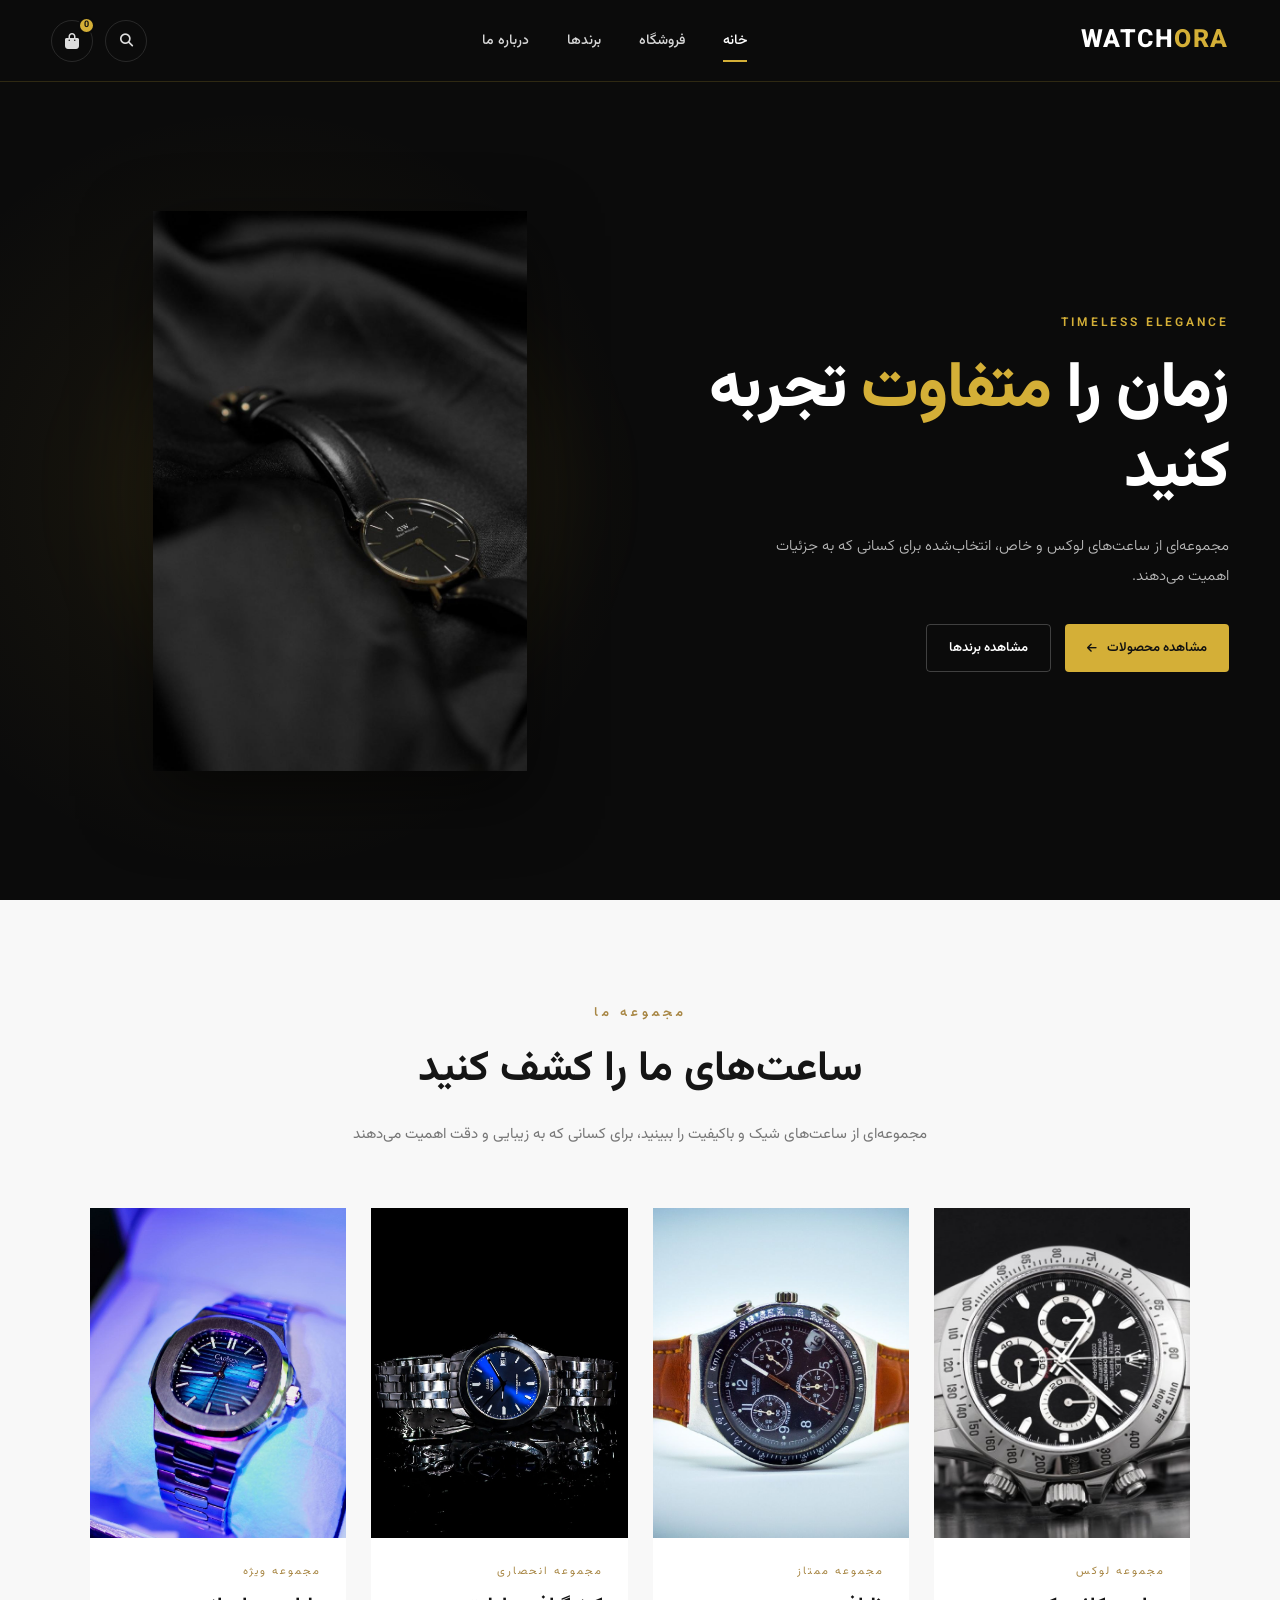
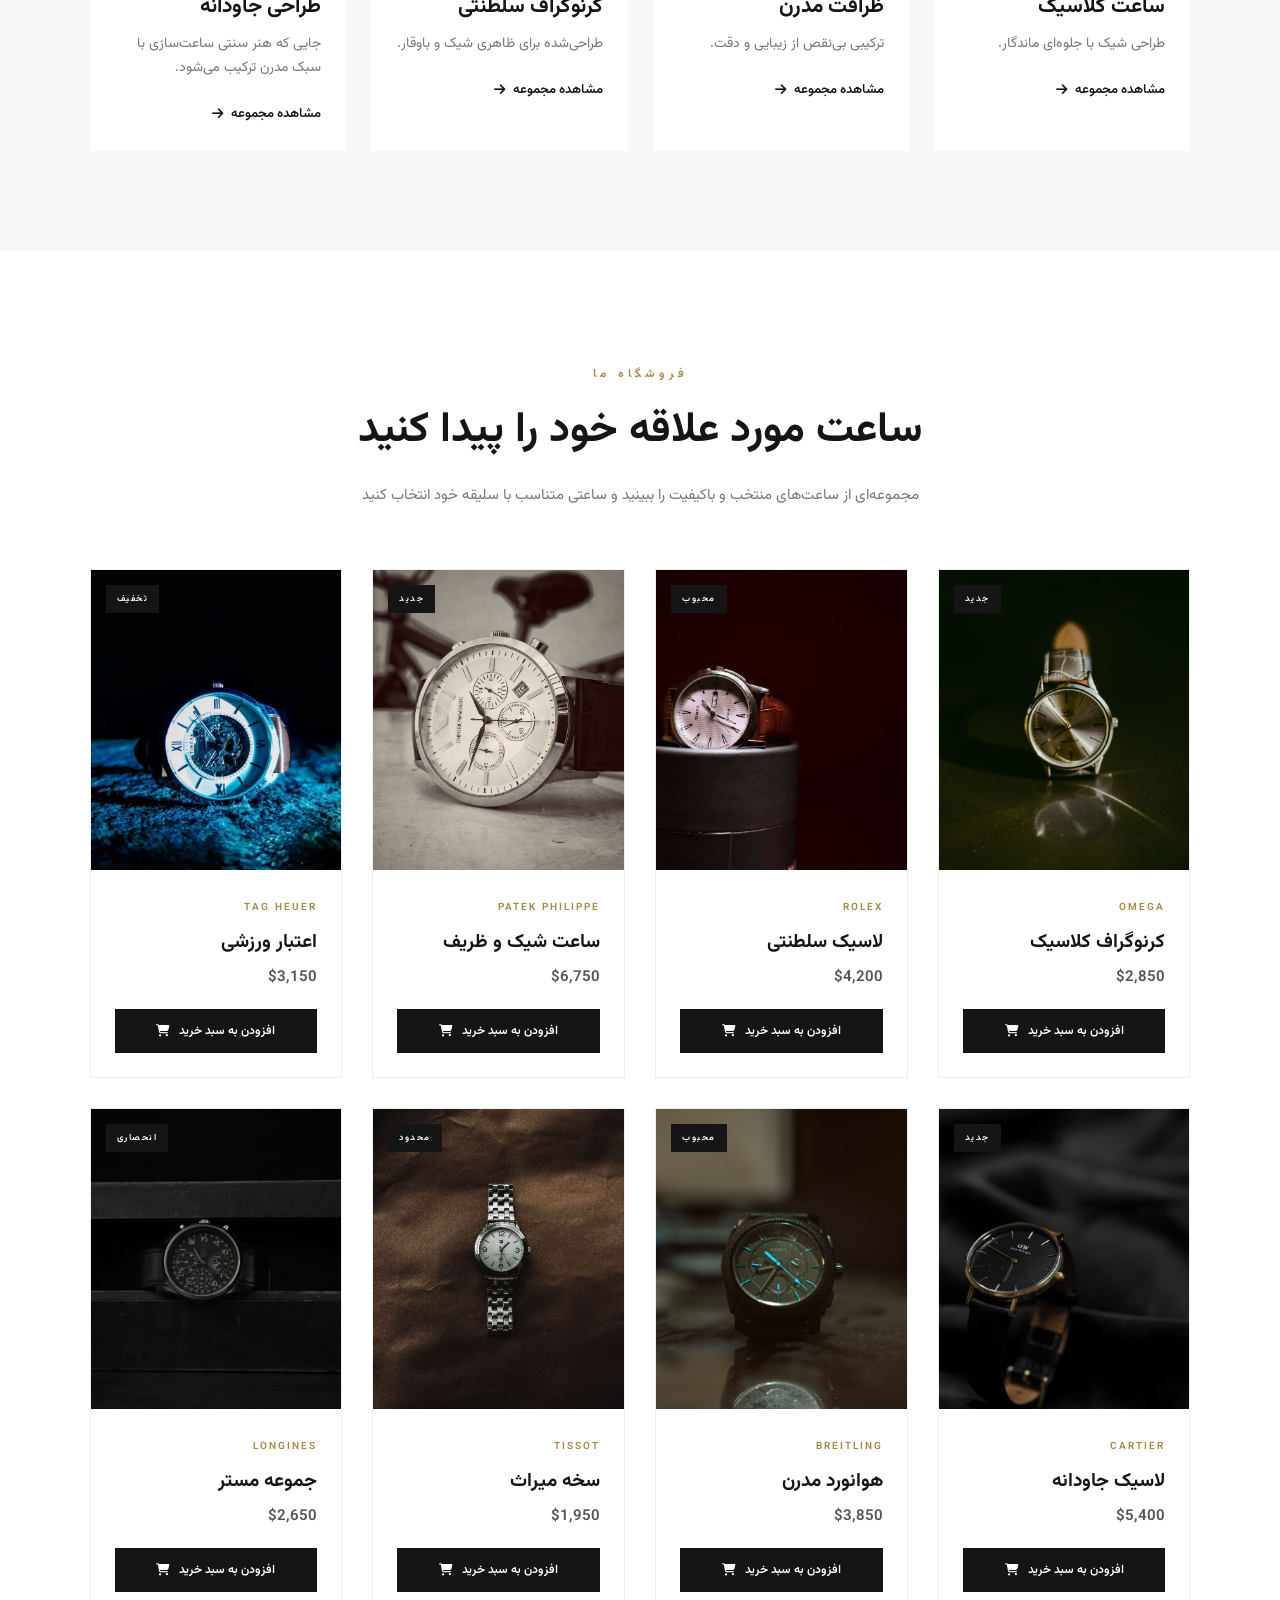
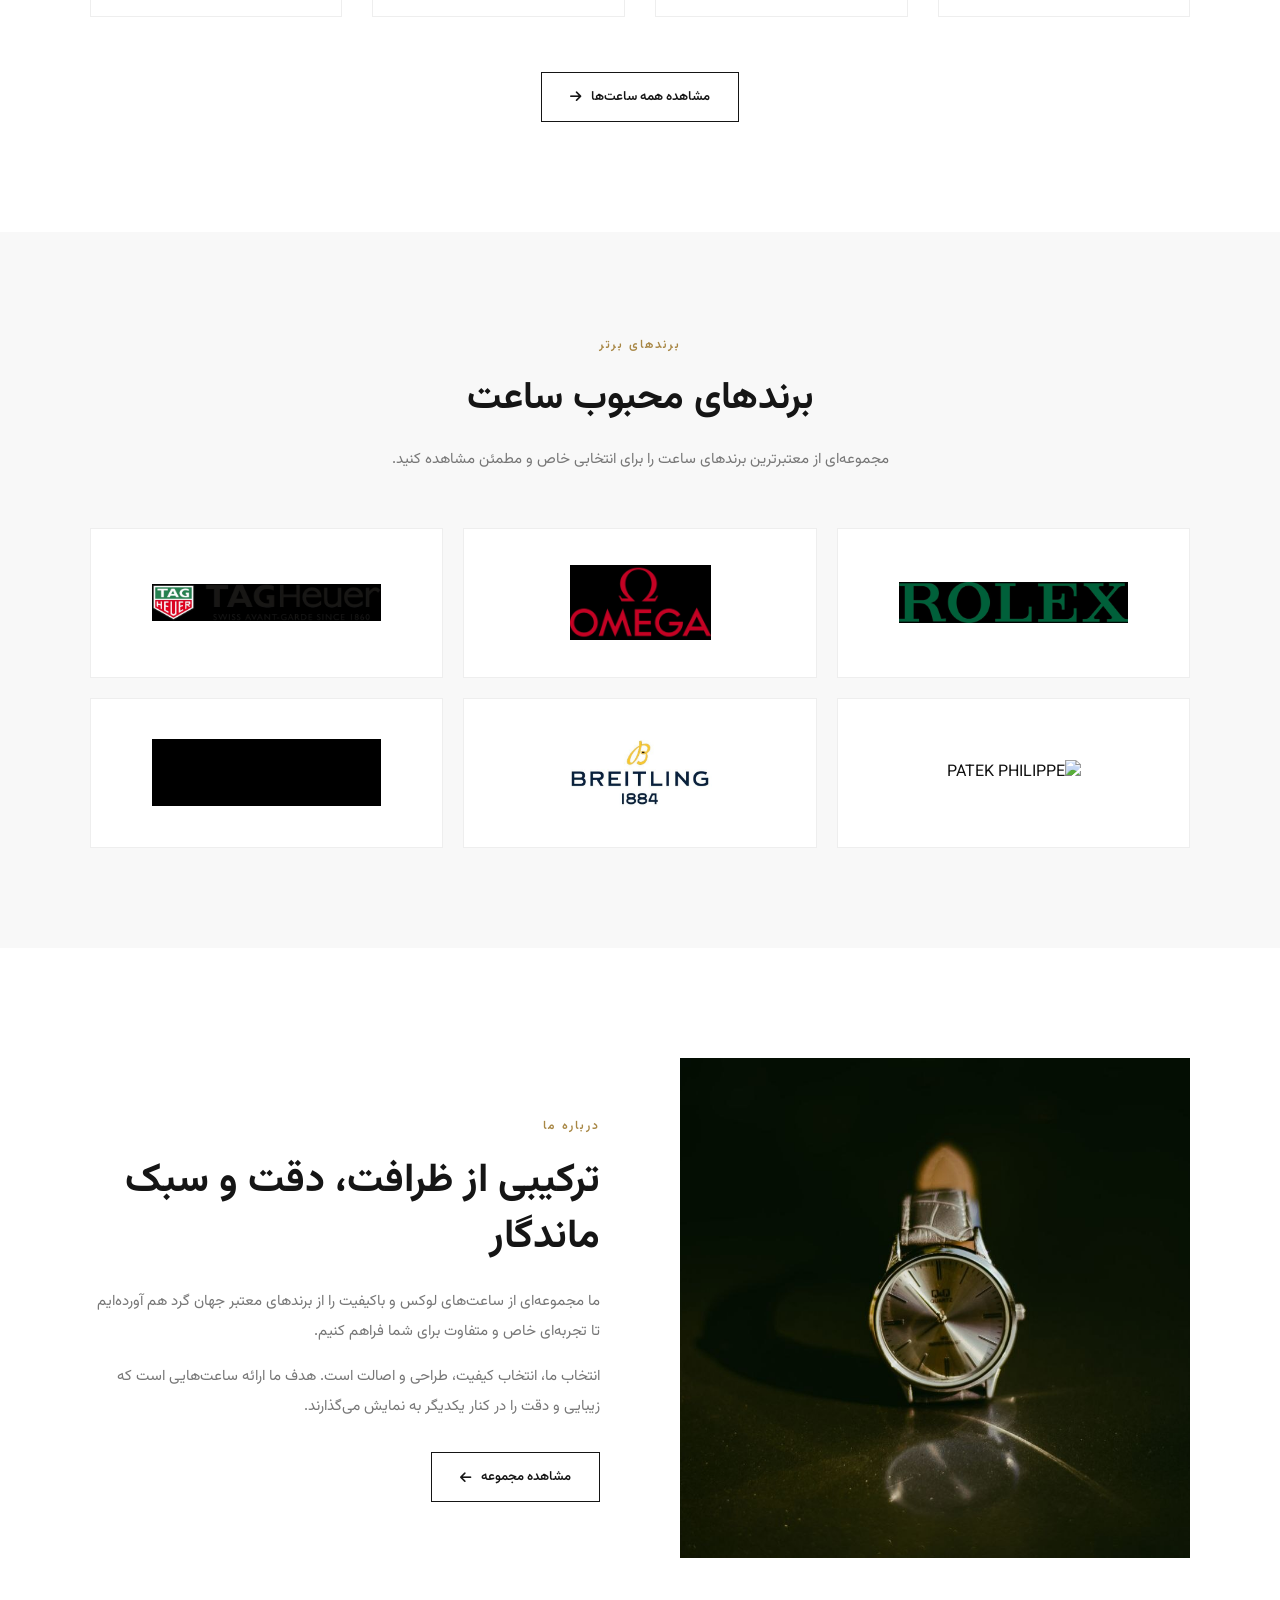
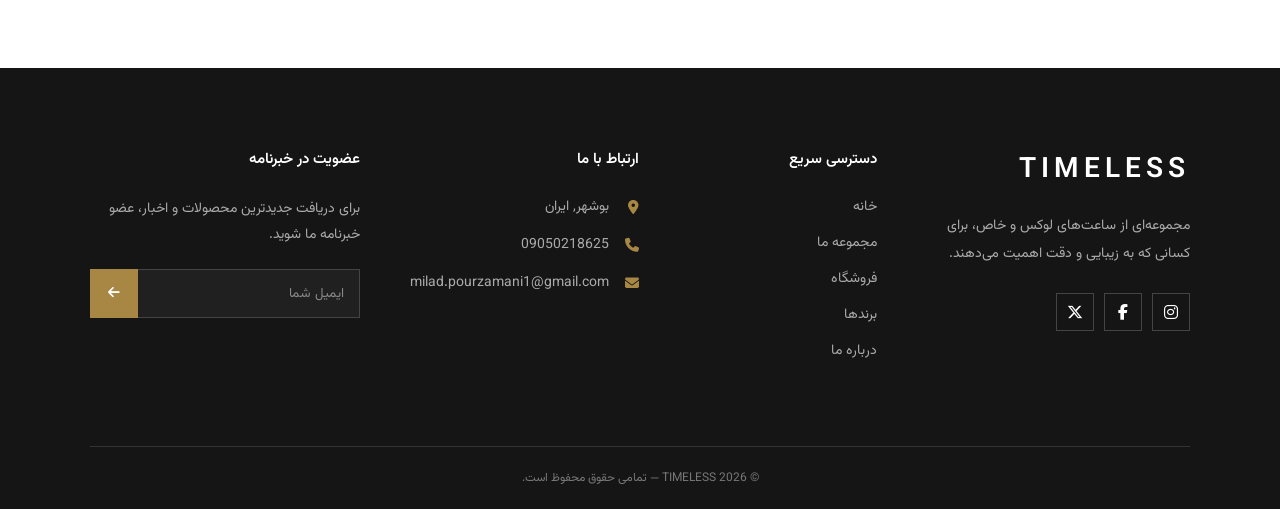
==== watch-store/index.html @ 3484ede0 "complet watchora project" ====
<!DOCTYPE html>
<html lang="fa" dir="rtl">

<head>

    <!-- تنظیمات پایه -->
    <meta charset="UTF-8">
    <meta name="viewport" content="width=device-width, initial-scale=1.0">

    <!-- عنوان سایت -->
    <title>WATCHORA | فروشگاه ساعت</title>

    <!-- فونت فارسی Vazirmatn -->
    <link rel="preconnect" href="https://fonts.googleapis.com">
    <link rel="preconnect" href="https://fonts.gstatic.com" crossorigin>

    <link
        href="https://fonts.googleapis.com/css2?family=Vazirmatn:wght@300;400;500;600;700;800&display=swap"
        rel="stylesheet"
    >

    <!-- Font Awesome برای آیکون‌ها -->
    <link
        rel="stylesheet"
        href="https://cdnjs.cloudflare.com/ajax/libs/font-awesome/6.5.2/css/all.min.css"
    >

    <!-- فایل CSS اصلی -->
    <link rel="stylesheet" href="../style/style.css">

</head>


<body>

    <!-- =========================
         HEADER
    ========================== -->

    <header class="site-header">

    <div class="header-container">

        <!-- لوگو -->
        <a href="#home" class="logo">
            WATCH<span>ORA</span>
        </a>

        <!-- منوی اصلی -->
        <nav class="main-nav">

            <a href="#home" class="nav-link active">
                خانه
            </a>

            <a href="shop.html" class="nav-link">
                فروشگاه
            </a>

            <a href="brands.html" class="nav-link">
                برندها
            </a>

            <a href="about.html" class="nav-link">
                درباره ما
            </a>

        </nav>

        <!-- قسمت سمت چپ هدر -->
        <div class="header-actions">

            <!-- جستجو -->
            <button
                class="header-icon search-button"
                aria-label="جستجو"
            >
                <i class="fa-solid fa-magnifying-glass"></i>
            </button>

            <!-- سبد خرید -->
            <a
                href="#shop"
                class="header-icon cart-button"
                aria-label="سبد خرید"
            >
                <i class="fa-solid fa-bag-shopping"></i>

                <span class="cart-count">
                    0
                </span>
            </a>

        </div>

    </div>

</header>



    <!-- فعلاً محتوای اصلی را خالی می‌گذاریم -->
    <main>
        <main>

    <!-- =========================
         HERO SECTION
    ========================== -->

    <section class="hero" id="home">

        <div class="hero-container">

            <!-- متن Hero -->
            <div class="hero-content">

                <span class="hero-small-title">
                    TIMELESS ELEGANCE
                </span>

                <h1>
                    زمان را
                    <span>متفاوت</span>
                    تجربه کنید
                </h1>

                <p>
                    مجموعه‌ای از ساعت‌های لوکس و خاص،
                    انتخاب‌شده برای کسانی که به جزئیات اهمیت می‌دهند.
                </p>

                <div class="hero-buttons">

                    <a href="shop.html" class="hero-btn primary-btn">
                        مشاهده محصولات
                        <i class="fa-solid fa-arrow-left"></i>
                    </a>

                    <a href="brands.html" class="hero-btn secondary-btn">
                        مشاهده برندها
                    </a>

                </div>

            </div>


            <!-- تصویر Hero -->
            <div class="hero-image">

                <div class="hero-image-glow"></div>

                <img
                    src="../img/photo_2026-09-04_23-23-15.jpg"
                    alt="ساعت لوکس"
                >

            </div>

        </div>

    </section>

</main>
    </main>

    <!-- Featured Watches -->
<section class="featured-watches" id="featured">

    <div class="featured-title">
        <span>مجموعه ما</span>
        <h2>ساعت‌های ما را کشف کنید</h2>
        <p>
            مجموعه‌ای از ساعت‌های شیک و باکیفیت را ببینید،
         برای کسانی که به زیبایی و دقت اهمیت می‌دهند  
        </p>
    </div>

    <div class="watches-container">

        <!-- Watch 1 -->
        <article class="watch-card">
            <div class="watch-image">
                <img src="../img/photo_2026-09-04_23-23-23.jpg" alt="Luxury Watch">
            </div>

            <div class="watch-info">
                <span class="watch-category"> مجموعه لوکس</span>
                <h3>ساعت کلاسیک</h3>
                <p>طراحی شیک با جلوه‌ای ماندگار.</p>
                <a href="#shop">مشاهده مجموعه <i class="fa-solid fa-arrow-right"></i></a>
            </div>
        </article>


        <!-- Watch 2 -->
        <article class="watch-card">
            <div class="watch-image">
                <img src="../img/photo_2026-09-04_23-23-22.jpg" alt="Luxury Watch">
            </div>

            <div class="watch-info">
                <span class="watch-category">مجموعه ممتاز</span>
                <h3> ظرافت مدرن</h3>
                <p>ترکیبی بی‌نقص از زیبایی و دقت.</p>
                <a href="#shop">مشاهده مجموعه <i class="fa-solid fa-arrow-right"></i></a>
            </div>
        </article>


        <!-- Watch 3 -->
        <article class="watch-card">
            <div class="watch-image">
                <img src="../img/photo_2026-09-04_23-23-21.jpg" alt="Luxury Watch">
            </div>

            <div class="watch-info">
                <span class="watch-category">مجموعه انحصاری</span>
                <h3>کرنوگراف سلطنتی</h3>
                <p>طراحی‌شده برای ظاهری شیک و باوقار.</p>
                <a href="#shop">مشاهده مجموعه <i class="fa-solid fa-arrow-right"></i></a>
            </div>
        </article>


        <!-- Watch 4 -->
        <article class="watch-card">
            <div class="watch-image">
                <img src="../img/photo_2026-09-04_23-23-20.jpg" alt="Luxury Watch">
            </div>

            <div class="watch-info">
                <span class="watch-category">مجموعه ویژه</span>
                <h3>طراحی جاودانه</h3>
                <p>جایی که هنر سنتی ساعت‌سازی با سبک مدرن ترکیب می‌شود.</p>
                <a href="#shop"> مشاهده مجموعه <i class="fa-solid fa-arrow-right"></i></a>
            </div>
        </article>

    </div>

</section>
<!-- ============================= -->
<!-- Shop Section -->
<!-- ============================= -->

<!-- ============================= -->

<section class="shop-section" id="shop">

    <div class="shop-heading">

        <span>فروشگاه ما</span>

        <h2>ساعت مورد علاقه خود را پیدا کنید</h2>

        <p>
           مجموعه‌ای از ساعت‌های منتخب و باکیفیت را ببینید
       و ساعتی متناسب با سلیقه خود انتخاب کنید     
        </p>

    </div>


    <div class="products-container">


        <!-- Product 1 -->
        <article class="product-card">

            <div class="product-image">

                <span class="product-badge">جدید</span>

                <img
                    src="../img/photo_2026-09-05_00-08-43.jpg"
                    alt="Luxury Watch"
                >

                <div class="product-actions">

                    <button aria-label="Add to favorites">
                        <i class="fa-regular fa-heart"></i>
                    </button>

                    <button aria-label="Quick view">
                        <i class="fa-regular fa-eye"></i>
                    </button>

                </div>

            </div>


            <div class="product-info">

                <span class="product-brand">OMEGA</span>

                <h3> کرنوگراف کلاسیک</h3>

                <p class="product-price">$2,850</p>

                <button class="add-cart">
                    افزودن به سبد خرید
                    <i class="fa-solid fa-cart-shopping"></i>
                </button>

            </div>

        </article>



        <!-- Product 2 -->
        <article class="product-card">

            <div class="product-image">

                <span class="product-badge">محبوب</span>

                <img
                    src="../img/photo_2026-09-05_00-08-44.jpg"
                    alt="Premium Watch"
                >

                <div class="product-actions">

                    <button aria-label="Add to favorites">
                        <i class="fa-regular fa-heart"></i>
                    </button>

                    <button aria-label="Quick view">
                        <i class="fa-regular fa-eye"></i>
                    </button>

                </div>

            </div>


            <div class="product-info">

                <span class="product-brand">ROLEX</span>

                <h3>لاسیک سلطنتی</h3>

                <p class="product-price">$4,200</p>

                <button class="add-cart">
                    افزودن به سبد خرید
                    <i class="fa-solid fa-cart-shopping"></i>
                </button>

            </div>

        </article>



        <!-- Product 3 -->
        <article class="product-card">

            <div class="product-image">

                <span class="product-badge">جدید</span>

                <img
                    src="../img/photo_2026-09-05_00-08-50.jpg"
                    alt="Elegant Watch"
                >

                <div class="product-actions">

                    <button aria-label="Add to favorites">
                        <i class="fa-regular fa-heart"></i>
                    </button>

                    <button aria-label="Quick view">
                        <i class="fa-regular fa-eye"></i>
                    </button>

                </div>

            </div>


            <div class="product-info">

                <span class="product-brand">PATEK PHILIPPE</span>

                <h3>ساعت شیک و ظریف</h3>

                <p class="product-price">$6,750</p>

                <button class="add-cart">
                   افزودن به سبد خرید
                    <i class="fa-solid fa-cart-shopping"></i>
                </button>

            </div>

        </article>



        <!-- Product 4 -->
        <article class="product-card">

            <div class="product-image">

                <span class="product-badge">تخفیف</span>

                <img
                    src="../img/photo_2026-09-05_00-08-52.jpg"
                    alt="Luxury Timepiece"
                >

                <div class="product-actions">
                 <button aria-label="Add to favorites">
                        <i class="fa-regular fa-heart"></i>
                    </button>

                    <button aria-label="Quick view">
                        <i class="fa-regular fa-eye"></i>
                    </button>

                </div>

            </div>


            <div class="product-info">

                <span class="product-brand">TAG HEUER</span>

                <h3>اعتبار ورزشی</h3>

                <p class="product-price">$3,150</p>

                <button class="add-cart">
                   افزودن به سبد خرید
                    <i class="fa-solid fa-cart-shopping"></i>
                </button>

            </div>

        </article>



        <!-- Product 5 -->
        <article class="product-card">

            <div class="product-image">

                <span class="product-badge">جدید</span>

                <img
                    src="../img/photo_2026-09-05_00-08-53.jpg"
                    alt="Luxury Chronograph"
                >

                <div class="product-actions">

                    <button aria-label="Add to favorites">
                        <i class="fa-regular fa-heart"></i>
                    </button>

                    <button aria-label="Quick view">
                        <i class="fa-regular fa-eye"></i>
                    </button>

                </div>

            </div>


            <div class="product-info">

                <span class="product-brand">CARTIER</span>

                <h3>لاسیک جاودانه</h3>

                <p class="product-price">$5,400</p>

                <button class="add-cart">
                    افزودن به سبد خرید
                    <i class="fa-solid fa-cart-shopping"></i>
                </button>

            </div>

        </article>



        <!-- Product 6 -->
        <article class="product-card">

            <div class="product-image">

                <span class="product-badge"> محبوب</span>

                <img
                    src="../img/photo_2026-09-05_00-08-55 (2).jpg"
                    alt="Modern Watch"
                >

                <div class="product-actions">

                    <button aria-label="Add to favorites">
                        <i class="fa-regular fa-heart"></i>
                    </button>

                    <button aria-label="Quick view">
                        <i class="fa-regular fa-eye"></i>
                    </button>

                </div>

            </div>


            <div class="product-info">

                <span class="product-brand">BREITLING</span>

                <h3> هوانورد مدرن</h3>

                <p class="product-price">$3,850</p>

                <button class="add-cart">
                    افزودن به سبد خرید
                    <i class="fa-solid fa-cart-shopping"></i>
                </button>

            </div>

        </article>



        <!-- Product 7 -->
        <article class="product-card">

            <div class="product-image">

                <span class="product-badge">محدود</span>

                <img
                    src="../img/photo_2026-09-05_00-08-55.jpg"
                    alt="Premium Timepiece"
                >

                <div class="product-actions">

                    <button aria-label="Add to favorites">
                        <i class="fa-regular fa-heart"></i>
                    </button>

                    <button aria-label="Quick view">
                        <i class="fa-regular fa-eye"></i>
                    </button>

                </div>

            </div>


            <div class="product-info">

                <span class="product-brand">TISSOT</span>

                <h3>سخه میراث</h3>

                <p class="product-price">$1,950</p>

                <button class="add-cart">
                   افزودن به سبد خرید
                    <i class="fa-solid fa-cart-shopping"></i>
                </button>

            </div>

        </article>



        <!-- Product 8 -->
        <article class="product-card">
     <div class="product-image">

                <span class="product-badge"> انحصاری</span>

                <img
                    src="../img/photo_2026-09-04_23-22-09.jpg"
                    alt="Exclusive Watch"
                >

                <div class="product-actions">

                    <button aria-label="Add to favorites">
                        <i class="fa-regular fa-heart"></i>
                    </button>

                    <button aria-label="Quick view">
                        <i class="fa-regular fa-eye"></i>
                    </button>

                </div>

            </div>


            <div class="product-info">

                <span class="product-brand">LONGINES</span>

                <h3>جموعه مستر</h3>

                <p class="product-price">$2,650</p>

                <button class="add-cart">
                   افزودن به سبد خرید
                    <i class="fa-solid fa-cart-shopping"></i>
                </button>

            </div>

        </article>


    </div>


    <div class="shop-button">

        <a href="#shop">
           مشاهده همه ساعت‌ها
            <i class="fa-solid fa-arrow-right"></i>
        </a>

    </div>

</section>

</section>
<!-- ========================= -->

<!-- ============================= -->
<!-- Brands Section -->
<!-- ============================= -->

<section class="brands-section" id="brands">

    <div class="brands-heading">
        <span>برندهای برتر</span>

        <h2>برندهای محبوب ساعت</h2>

        <p>
            مجموعه‌ای از معتبرترین برندهای ساعت را
            برای انتخابی خاص و مطمئن مشاهده کنید.
        </p>
    </div>

    <div class="brands-container">

        <!-- Brand 1 -->
        <a href="#" class="brand-card">
            <img
                src="../img/photo_2026-09-05_01-29-24.jpg"
                alt="OMEGA"
            >
        </a>

        <!-- Brand 2 -->
        <a href="#" class="brand-card">
            <img
                src="../img/photo_2026-09-05_01-29-24 (2).jpg"
                alt="ROLEX"
            >
        </a>

        <!-- Brand 3 -->
        <a href="#" class="brand-card">
            <img
                src="../img/photo_2026-09-05_01-29-24 (3).jpg"
                alt="TAG HEUER"
            >
        </a>

        <!-- Brand 4 -->
        <a href="#" class="brand-card">
            <img
                src="../img/photo_2026-09-05_01-33-50.jpgphoto_2026-09-05_01-33-51.jpg"
                alt="PATEK PHILIPPE"
            >
        </a>

        <!-- Brand 5 -->
        <a href="#" class="brand-card">
            <img
                src="../img/photo_2026-09-05_01-33-51.jpg"
                alt="CARTIER"
            >
        </a>

        <!-- Brand 6 -->
        <a href="#" class="brand-card">
            <img
                src="../img/photo_2026-09-05_01-33-51 (2).jpg"
                alt="BREITLING"
            >
        </a>

    </div>

</section>


<!-- ============================= -->
<!-- About Section -->
<!-- ============================= -->

<section class="about-section" id="about">

    <div class="about-container">

        <!-- About Image -->
        <div class="about-image">
            <img
                src="../img/photo_2026-09-05_00-08-43.jpg"
                alt="ساعت لوکس"
            >
        </div>

        <!-- About Content -->
        <div class="about-content">

            <span>درباره ما</span>

            <h2>
                ترکیبی از ظرافت، دقت و سبک ماندگار
            </h2>

            <p>
                ما مجموعه‌ای از ساعت‌های لوکس و باکیفیت را
                از برندهای معتبر جهان گرد هم آورده‌ایم تا
                تجربه‌ای خاص و متفاوت برای شما فراهم کنیم.
            </p>

            <p>
                انتخاب ما، انتخاب کیفیت، طراحی و اصالت است.
                هدف ما ارائه ساعت‌هایی است که زیبایی و
                دقت را در کنار یکدیگر به نمایش می‌گذارند.
            </p>

            <a href="#shop">
                مشاهده مجموعه
                <i class="fa-solid fa-arrow-left"></i>
            </a>

        </div>

    </div>

</section>

<!-- ============================= -->
<!-- Footer -->
<!-- ============================= -->

<footer class="footer">

    <div class="footer-container">

        <!-- Brand -->
        <div class="footer-brand">

            <h2>TIMELESS</h2>

            <p>
                مجموعه‌ای از ساعت‌های لوکس و خاص،
                برای کسانی که به زیبایی و دقت اهمیت می‌دهند.
            </p>

            <div class="footer-social">
                <a href="#"><i class="fa-brands fa-instagram"></i></a>
                <a href="#"><i class="fa-brands fa-facebook-f"></i></a>
                <a href="#"><i class="fa-brands fa-x-twitter"></i></a>
            </div>

        </div>


        <!-- Quick Links -->
        <div class="footer-links">

            <h3>دسترسی سریع</h3>

            <a href="#home">خانه</a>
            <a href="#featured">مجموعه ما</a>
            <a href="#shop">فروشگاه</a>
            <a href="#brands">برندها</a>
            <a href="#about">درباره ما</a>

        </div>


        <!-- Contact -->
        <div class="footer-contact">

            <h3>ارتباط با ما</h3>

            <p>
                <i class="fa-solid fa-location-dot"></i>
                بوشهر, ایران
            </p>

            <p>
                <i class="fa-solid fa-phone"></i>
                09050218625
            </p>

            <p>
                <i class="fa-solid fa-envelope"></i>
                milad.pourzamani1@gmail.com
            </p>

        </div>


        <!-- Newsletter -->
        <div class="footer-newsletter">

            <h3>عضویت در خبرنامه</h3>

            <p>
                برای دریافت جدیدترین محصولات و اخبار،
                عضو خبرنامه ما شوید.
            </p>

            <form>

                <input
                    type="email"
                    placeholder="ایمیل شما"
                >

                <button type="submit">
                    <i class="fa-solid fa-arrow-left"></i>
                </button>

            </form>

        </div>

    </div>


    <!-- Footer Bottom -->

    <div class="footer-bottom">

        <p>
            © 2026 TIMELESS — تمامی حقوق محفوظ است.
        </p>

    </div>

</footer>
</body>
</html>
---- style/style.css ----
/* =========================================
   RESET
========================================= */

* {
    margin: 0;
    padding: 0;
    box-sizing: border-box;
}

html{
    scroll-behavior: smooth;
}
/* =========================================
   BODY
========================================= */

body {
    font-family: "Vazirmatn", sans-serif;
    background-color: #f7f7f5;
    color: #111111;
    direction: rtl;
}


/* =========================================
   LINKS
========================================= */

a {
    text-decoration: none;
    color: inherit;
}


/* =========================================
   BUTTON
========================================= */

button {
    font-family: inherit;
}


/* =========================================
   HEADER
========================================= */

.site-header {
    width: 100%;
    height: 82px;

    background-color: #0b0b0b;

    border-bottom: 1px solid rgba(212, 175, 55, 0.18);

    position: sticky;
    top: 0;
    z-index: 1000;
}


/* =========================================
   HEADER CONTAINER
========================================= */

.header-container {
    width: min(1200px, 92%);

    height: 100%;

    margin: 0 auto;

    display: flex;
    align-items: center;

    justify-content: space-between;
}


/* =========================================
   LOGO
========================================= */

.logo {
    font-size: 25px;

    font-weight: 800;

    letter-spacing: 1.5px;

    color: #ffffff;

    transition:
        color 0.3s ease,
        transform 0.3s ease;
}


.logo span {
    color: #d4af37;

    transition: color 0.3s ease;
}


.logo:hover {
    color: #d4af37;

    transform: translateY(-1px);
}


.logo:hover span {
    color: #ffffff;
}


/* =========================================
   MAIN NAVIGATION
========================================= */

.main-nav {
    display: flex;

    align-items: center;

    gap: 38px;
}


.nav-link {
    position: relative;

    color: #d6d6d6;

    font-size: 14px;

    font-weight: 500;

    padding: 30px 0;

    transition:
        color 0.3s ease;
}


/* خط زیر لینک */

.nav-link::after {
    content: "";

    position: absolute;

    right: 0;
    bottom: 20px;

    width: 0;
    height: 2px;

    background-color: #d4af37;

    transition: width 0.3s ease;
}


/* هاور */

.nav-link:hover {
    color: #ffffff;
}


.nav-link:hover::after {
    width: 100%;
}


/* لینک صفحه فعال */

.nav-link.active {
    color: #ffffff;
}


.nav-link.active::after {
    width: 100%;
}


/* =========================================
   HEADER ACTIONS
========================================= */

.header-actions {
    display: flex;

    align-items: center;

    gap: 12px;
}


/* =========================================
   HEADER ICON
========================================= */

.header-icon {
    width: 42px;
    height: 42px;

    border: 1px solid rgba(255, 255, 255, 0.12);

    border-radius: 50%;

    display: flex;

    align-items: center;
    justify-content: center;

    color: #dddddd;

    background-color: transparent;

    position: relative;

    cursor: pointer;

    transition:
        color 0.3s ease,
        background-color 0.3s ease,
        border-color 0.3s ease,
        transform 0.3s ease;
}


/* هاور آیکون */

.header-icon:hover {
    color: #111111;

    background-color: #d4af37;

    border-color: #d4af37;

    transform: translateY(-2px);
}


/* =========================================
   SEARCH BUTTON
========================================= */

.search-button {
    outline: none;
}


/* =========================================
   CART
========================================= */

.cart-button {
    position: relative;
}


/* =========================================
   CART COUNT
========================================= */

.cart-count {
    position: absolute;

    top: -4px;
    right: -3px;

    width: 17px;
    height: 17px;

    display: flex;
    align-items: center;
    justify-content: center;

    border-radius: 50%;

    background-color: #d4af37;

    color: #111111;

    font-size: 9px;
    font-weight: 700;

    border: 2px solid #0b0b0b;
}


/* =========================================
   RESPONSIVE
========================================= */

@media (max-width: 850px) {

    .header-container {
        width: 94%;
    }


    .main-nav {
        gap: 22px;
    }


    .nav-link {
        font-size: 13px;
    }


    .logo {
        font-size: 21px;
    }

}


@media (max-width: 650px) {

    .site-header {
        height: auto;

        min-height: 80px;
    }


    .header-container {
        flex-wrap: wrap;

        justify-content: center;

        gap: 10px;

        padding: 15px 0;
    }


    .logo {
        width: 100%;

        text-align: center;
    }


    .main-nav {
        order: 3;

        width: 100%;

        justify-content: center;

        gap: 20px;
    }


    .nav-link {
        padding: 10px 0;

        font-size: 12px;
    }


    .nav-link::after {
        bottom: 2px;
    }


    .header-actions {
        position: absolute;

        left: 3%;
        top: 14px;
    }

}


@media (max-width: 400px) {

    .main-nav {
        gap: 14px;
    }


    .nav-link {
        font-size: 11px;
    }


    .header-icon {
        width: 38px;
        height: 38px;
    }

}
/* =========================================
   HERO SECTION
========================================= */

.hero {
    width: 100%;
    min-height: calc(100vh - 82px);

    background:
        radial-gradient(
            circle at 20% 50%,
            rgba(212, 175, 55, 0.08),
            transparent 35%
        ),
        #0b0b0b;

    overflow: hidden;
}


/* =========================================
   HERO CONTAINER
========================================= */

.hero-container {
    width: min(1200px, 92%);

    min-height: calc(100vh - 82px);

    margin: 0 auto;

    display: flex;
    align-items: center;

    justify-content: space-between;

    gap: 60px;
}


/* =========================================
   HERO CONTENT
========================================= */

.hero-content {
    flex: 1;

    max-width: 540px;

    color: #ffffff;

    animation: heroContent 0.8s ease both;
}


/* متن کوچک بالای عنوان */

.hero-small-title {
    display: inline-block;

    margin-bottom: 18px;

    color: #d4af37;

    font-size: 12px;

    font-weight: 600;

    letter-spacing: 3px;
}


/* =========================================
   HERO TITLE
========================================= */

.hero-content h1 {
    margin-bottom: 22px;

    font-size: clamp(42px, 5vw, 68px);

    line-height: 1.25;

    font-weight: 800;

    letter-spacing: -1px;
}


.hero-content h1 span {
    color: #d4af37;
}


/* =========================================
   HERO DESCRIPTION
========================================= */

.hero-content p {
    max-width: 480px;

    margin-bottom: 32px;

    color: #bcbcbc;

    font-size: 15px;

    line-height: 2;

    font-weight: 300;
}


/* =========================================
   HERO BUTTONS
========================================= */

.hero-buttons {
    display: flex;

    align-items: center;

    gap: 14px;
}


/* =========================================
   HERO BUTTON
========================================= */

.hero-btn {
    min-height: 48px;

    padding: 0 22px;

    display: inline-flex;

    align-items: center;

    justify-content: center;

    gap: 10px;

    border-radius: 4px;

    font-size: 13px;

    font-weight: 600;

    transition:
        transform 0.3s ease,
        background-color 0.3s ease,
        color 0.3s ease,
        border-color 0.3s ease;
}


/* دکمه اصلی */

.primary-btn {
    background-color: #d4af37;

    color: #111111;
}


.primary-btn:hover {
    background-color: #e2c45a;

    transform: translateY(-3px);
}


.primary-btn i {
    font-size: 11px;

    transition: transform 0.3s ease;
}


.primary-btn:hover i {
    transform: translateX(-4px);
}


/* دکمه دوم */

.secondary-btn {
    color: #ffffff;

    border: 1px solid rgba(255, 255, 255, 0.22);

    background-color: transparent;
}


.secondary-btn:hover {
    color: #d4af37;

    border-color: #d4af37;

    transform: translateY(-3px);
}


/* =========================================
   HERO IMAGE
========================================= */

.hero-image {
    flex: 1;

    min-height: 540px;

    display: flex;

    align-items: center;

    justify-content: center;

    position: relative;

    animation: heroImage 0.9s ease 0.1s both;
}


/* نور بسیار ظریف پشت ساعت */

.hero-image-glow {
    position: absolute;

    width: 420px;
    height: 420px;

    border-radius: 50%;

    background: rgba(212, 175, 55, 0.08);

    filter: blur(50px);

    pointer-events: none;
}


/* خود عکس */

.hero-image img {
    position: relative;

    z-index: 2;

    width: min(100%, 500px);

    max-height: 560px;

    object-fit: contain;

    display: block;

    border-radius: 8px;

    filter:
        drop-shadow(0 25px 35px rgba(0, 0, 0, 0.55));

    transition:
        transform 0.5s ease,
        filter 0.5s ease;
}


/* هاور روی تصویر */

.hero-image:hover img {
    transform: translateY(-8px) scale(1.02);

    filter:
        drop-shadow(0 35px 45px rgba(0, 0, 0, 0.65));
}


/* =========================================
   HERO ANIMATIONS
========================================= */
@keyframes heroContent {

    from {
        opacity: 0;

        transform: translateX(30px);
    }

    to {
        opacity: 1;

        transform: translateX(0);
    }

}


@keyframes heroImage {

    from {
        opacity: 0;

        transform: translateX(-30px);
    }

    to {
        opacity: 1;

        transform: translateX(0);
    }

}


/* =========================================
   HERO RESPONSIVE
========================================= */

@media (max-width: 900px) {

    .hero-container {
        gap: 30px;
    }


    .hero-content h1 {
        font-size: 48px;
    }


    .hero-image {
        min-height: 450px;
    }


    .hero-image img {
        width: 100%;
    }

}


/* =========================================
   TABLET / MOBILE
========================================= */

@media (max-width: 700px) {

    .hero {
        min-height: auto;
    }


    .hero-container {
        min-height: auto;

        padding: 70px 0;

        flex-direction: column;

        text-align: center;

        gap: 45px;
    }


    .hero-content {
        max-width: 600px;
    }


    .hero-content p {
        margin-left: auto;
        margin-right: auto;
    }


    .hero-buttons {
        justify-content: center;

        flex-wrap: wrap;
    }


    .hero-image {
        width: 100%;

        min-height: 350px;
    }


    .hero-image img {
        max-width: 400px;
    }


    .hero-image-glow {
        width: 300px;
        height: 300px;
    }

}


/* =========================================
   SMALL MOBILE
========================================= */

@media (max-width: 430px) {

    .hero-container {
        width: 90%;

        padding: 55px 0;
    }


    .hero-content h1 {
        font-size: 38px;

        line-height: 1.4;
    }


    .hero-content p {
        font-size: 13px;

        line-height: 2;
    }


    .hero-small-title {
        font-size: 10px;

        letter-spacing: 2px;
    }


    .hero-btn {
        width: 100%;
    }


    .hero-buttons {
        width: 100%;
    }


    .hero-image {
        min-height: 280px;
    }

}
/* ============================= */
/* Featured Watches Section */
/* ============================= */

.featured-watches {
    width: 100%;
    padding: 100px 7%;
    background-color: #f8f8f8;
}


/* Title */

.featured-title {
    text-align: center;
    max-width: 650px;
    margin: 0 auto 60px;
}

.featured-title span {
    font-size: 13px;
    letter-spacing: 4px;
    font-weight: 600;
    color: #a88745;
}

.featured-title h2 {
    font-size: 42px;
    margin: 12px 0 18px;
    color: #151515;
    font-weight: 700;
}

.featured-title p {
    font-size: 15px;
    line-height: 1.8;
    color: #777;
}


/* Cards Container */

.watches-container {
    width: 100%;
    display: grid;
    grid-template-columns: repeat(4, 1fr);
    gap: 25px;
}


/* Watch Card */

.watch-card {
    background: #ffffff;
    overflow: hidden;
    transition: transform 0.4s ease,
                box-shadow 0.4s ease;
}

.watch-card:hover {
    transform: translateY(-10px);
    box-shadow: 0 18px 40px rgba(0, 0, 0, 0.12);
}


/* Image */

.watch-image {
    width: 100%;
    height: 330px;
    overflow: hidden;
    background: #eeeeee;
}

.watch-image img {
    width: 100%;
    height: 100%;
    object-fit: cover;
    display: block;
    transition: transform 0.6s ease;
}

.watch-card:hover .watch-image img {
    transform: scale(1.08);
}


/* Information */

.watch-info {
    padding: 25px;
}

.watch-category {
    display: block;
    font-size: 11px;
    letter-spacing: 2px;
    text-transform: uppercase;
    color: #a88745;
    margin-bottom: 10px;
}

.watch-info h3 {
    font-size: 21px;
    color: #151515;
    margin-bottom: 10px;
}

.watch-info p {
    color: #777;
    font-size: 14px;
    line-height: 1.7;
    margin-bottom: 20px;
}


/* Link */

.watch-info a {
    display: inline-flex;
    align-items: center;
    gap: 8px;
    color: #151515;
    text-decoration: none;
    font-size: 13px;
    font-weight: 600;
    transition: color 0.3s ease,
                gap 0.3s ease;
}

.watch-info a:hover {
    color: #a88745;
    gap: 13px;
}
/* ============================= */
/* Responsive */
/* ============================= */

@media (max-width: 1100px) {

    .watches-container {
        grid-template-columns: repeat(2, 1fr);
    }

}


@media (max-width: 650px) {

    .featured-watches {
        padding: 70px 5%;
    }

    .featured-title h2 {
        font-size: 32px;
    }

    .watches-container {
        grid-template-columns: 1fr;
    }

    .watch-image {
        height: 350px;
    }

}
/* ============================= */
/* Shop Section */
/* ============================= */

.shop-section {
    width: 100%;
    padding: 110px 7%;
    background: #ffffff;
}


/* Heading */

.shop-heading {
    max-width: 650px;
    margin: 0 auto 60px;
    text-align: center;
}

.shop-heading span {
    color: #a88745;
    font-size: 12px;
    font-weight: 600;
    letter-spacing: 4px;
}

.shop-heading h2 {
    margin: 12px 0 18px;
    font-size: 42px;
    color: #151515;
}

.shop-heading p {
    color: #777;
    font-size: 15px;
    line-height: 1.8;
}


/* Products */

.products-container {
    display: grid;
    grid-template-columns: repeat(4, 1fr);
    gap: 30px;
}


/* Product Card */

.product-card {
    background: #ffffff;
    border: 1px solid #eeeeee;
    transition: transform 0.4s ease,
                box-shadow 0.4s ease;
}

.product-card:hover {
    transform: translateY(-8px);
    box-shadow: 0 15px 35px rgba(0, 0, 0, 0.10);
}


/* Image */

.product-image {
    position: relative;
    width: 100%;
    height: 300px;
    overflow: hidden;
    background: #f5f5f5;
}

.product-image img {
    width: 100%;
    height: 100%;
    object-fit: cover;
    display: block;
    transition: transform 0.6s ease;
}

.product-card:hover .product-image img {
    transform: scale(1.07);
}


/* Badge */

.product-badge {
    position: absolute;
    top: 15px;
    left: 15px;
    z-index: 2;

    padding: 7px 11px;

    background: #151515;
    color: #ffffff;

    font-size: 9px;
    font-weight: 600;
    letter-spacing: 1.5px;
}


/* Actions */

.product-actions {
    position: absolute;
    right: 15px;
    top: 15px;

    display: flex;
    flex-direction: column;
    gap: 8px;

    opacity: 0;
    transform: translateX(15px);

    transition: opacity 0.3s ease,
                transform 0.3s ease;
}

.product-card:hover .product-actions {
    opacity: 1;
    transform: translateX(0);
}

.product-actions button {
    width: 38px;
    height: 38px;

    border: none;
    background: #ffffff;

    cursor: pointer;

    font-size: 15px;

    transition: background 0.3s ease,
                color 0.3s ease;
}

.product-actions button:hover {
    background: #a88745;
    color: #ffffff;
}


/* Product Info */

.product-info {
    padding: 24px;
}

.product-brand {
    font-size: 10px;
    letter-spacing: 2px;
    color: #a88745;
    font-weight: 600;
}

.product-info h3 {
    margin: 9px 0;
    font-size: 19px;
    color: #151515;
}

.product-price {
    margin-bottom: 20px;
    color: #555;
    font-size: 15px;
    font-weight: 600;
}


/* Add Cart */

.add-cart {
    width: 100%;
    padding: 12px 15px;

    border: 1px solid #151515;
    background: #151515;
    color: #ffffff;

    cursor: pointer;

    display: flex;
    align-items: center;
    justify-content: center;
    gap: 9px;

    font-size: 12px;
    font-weight: 600;

    transition: background 0.3s ease,
                color 0.3s ease,
                border-color 0.3s ease;
}

.add-cart:hover {
    background: #a88745;
    border-color: #a88745;
}


/* View All */

.shop-button {
    display: flex;
    justify-content: center;
    margin-top: 55px;
}

.shop-button a {
    display: inline-flex;
    align-items: center;
    gap: 10px;

    padding: 14px 28px;

    border: 1px solid #151515;

    color: #151515;
    text-decoration: none;

    font-size: 13px;
    font-weight: 600;

    transition: all 0.3s ease;
}

.shop-button a:hover {
    background: #151515;
    color: #ffffff;
    gap: 15px;
}

/* ============================= */
/* Brands Section */
/* ============================= */

.brands-section {
    width: 100%;
    padding: 100px 7%;
    background: #f8f8f8;
}

/* Heading */

.brands-heading {
    max-width: 650px;
    margin: 0 auto 55px;
    text-align: center;
}

.brands-heading span {
    color: #a88745;
    font-size: 12px;
    font-weight: 600;
    letter-spacing: 2px;
}

.brands-heading h2 {
    margin: 12px 0 18px;
    font-size: 38px;
    color: #151515;
}

.brands-heading p {
    color: #777;
    font-size: 15px;
    line-height: 1.8;
}

/* Brands Container */

.brands-container {
    display: grid;
    grid-template-columns: repeat(3, 1fr);
    gap: 20px;
}

/* Brand Card */

.brand-card {
    height: 150px;
    background: #ffffff;
    border: 1px solid #eeeeee;

    display: flex;
    align-items: center;
    justify-content: center;

    text-decoration: none;

    transition:
        transform 0.35s ease,
        box-shadow 0.35s ease,
        border-color 0.35s ease;
}

.brand-card:hover {
    transform: translateY(-6px);
    box-shadow: 0 12px 30px rgba(0, 0, 0, 0.08);
    border-color: #a88745;
}

/* Brand Logo */

.brand-card img {
    max-width: 65%;
    max-height: 75px;
    object-fit: contain;

    transition:
        transform 0.35s ease,
        opacity 0.35s ease;
}

.brand-card:hover img {
    transform: scale(1.06);
}

/* Responsive */

@media (max-width: 900px) {

    .brands-container {
        grid-template-columns: repeat(2, 1fr);
    }

}

@media (max-width: 600px) {

    .brands-section {
        padding: 75px 5%;
    }

    .brands-heading h2 {
        font-size: 30px;
    }

    .brands-container {
        grid-template-columns: 1fr;
    }

    .brand-card {
        height: 130px;
    }

}
/* ============================= */
/* About Section */
/* ============================= */

.about-section {
    width: 100%;
    padding: 110px 7%;
    background: #ffffff;
}

.about-container {
    max-width: 1200px;
    margin: 0 auto;

    display: grid;
    grid-template-columns: 1fr 1fr;
    gap: 80px;

    align-items: center;
}

/* About Image */

.about-image {
    width: 100%;
    height: 500px;
    overflow: hidden;
}

.about-image img {
    width: 100%;
    height: 100%;
    object-fit: cover;
    display: block;

    transition: transform 0.6s ease;
}

.about-image:hover img {
    transform: scale(1.05);
}

/* About Content */

.about-content {
    max-width: 520px;
}

.about-content > span {
    color: #a88745;
    font-size: 12px;
    font-weight: 600;
    letter-spacing: 2px;
}

.about-content h2 {
    margin: 15px 0 22px;

    font-size: 40px;
    line-height: 1.4;

    color: #151515;
}

.about-content p {
    margin-bottom: 15px;

    color: #777;
    font-size: 15px;
    line-height: 2;
}

/* Button */

.about-content a {
    display: inline-flex;
    align-items: center;
    gap: 10px;

    margin-top: 15px;
    padding: 14px 28px;

    border: 1px solid #151515;

    color: #151515;
    text-decoration: none;

    font-size: 13px;
    font-weight: 600;

    transition: all 0.3s ease;
}

.about-content a:hover {
    background: #151515;
    color: #ffffff;
    gap: 15px;
}

/* ============================= */
/* Responsive */
/* ============================= */

@media (max-width: 900px) {

    .about-container {
        grid-template-columns: 1fr;
        gap: 45px;
    }

    .about-content {
        max-width: 100%;
    }

    .about-image {
        height: 420px;
    }
}

@media (max-width: 600px) {

    .about-section {
        padding: 75px 5%;
    }

    .about-image {
        height: 330px;
    }

    .about-content h2 {
        font-size: 30px;
    }

    .about-content p {
        font-size: 14px;
    }
}
/* ============================= */
/* Footer */
/* ============================= */

.footer {
    width: 100%;
    background: #151515;
    color: #ffffff;
    padding-top: 80px;
}

.footer-container {
    width: 86%;
    max-width: 1200px;
    margin: 0 auto;

    display: grid;
    grid-template-columns: 1.4fr 1fr 1.2fr 1.4fr;
    gap: 50px;
}

/* Brand */

.footer-brand h2 {
    margin: 0 0 20px;

    font-size: 28px;
    letter-spacing: 5px;
    font-weight: 600;
}

.footer-brand p {
    max-width: 280px;

    color: #aaaaaa;
    font-size: 14px;
    line-height: 2;
}

/* Social */

.footer-social {
    display: flex;
    gap: 10px;
    margin-top: 25px;
}

.footer-social a {
    width: 38px;
    height: 38px;

    display: flex;
    align-items: center;
    justify-content: center;

    border: 1px solid #444444;

    color: #ffffff;
    text-decoration: none;

    transition: all 0.3s ease;
}

.footer-social a:hover {
    background: #a88745;
    border-color: #a88745;

    transform: translateY(-3px);
}

/* Headings */

.footer-links h3,
.footer-contact h3,
.footer-newsletter h3 {
    margin: 0 0 25px;

    color: #ffffff;
    font-size: 15px;
    font-weight: 600;
}

/* Links */

.footer-links {
    display: flex;
    flex-direction: column;
}

.footer-links a {
    width: fit-content;

    margin-bottom: 14px;

    color: #aaaaaa;
    text-decoration: none;

    font-size: 14px;

    transition: color 0.3s ease;
}

.footer-links a:hover {
    color: #a88745;
}

/* Contact */

.footer-contact p {
    display: flex;
    align-items: center;
    gap: 12px;

    margin: 0 0 16px;

    color: #aaaaaa;
    font-size: 14px;
}

.footer-contact i {
    width: 18px;
    color: #a88745;
}

/* Newsletter */

.footer-newsletter p {
    margin-bottom: 20px;

    color: #aaaaaa;
    font-size: 14px;
    line-height: 1.9;
}

.footer-newsletter form {
    display: flex;

    width: 100%;
    max-width: 300px;
}

.footer-newsletter input {
    flex: 1;

    min-width: 0;

    padding: 13px 15px;

    border: 1px solid #444444;
    border-left: none;

    outline: none;

    background: #202020;
    color: #ffffff;

    font-family: inherit;
}

.footer-newsletter input::placeholder {
    color: #888888;
}

.footer-newsletter button {
    width: 48px;

    border: none;

    background: #a88745;
    color: #ffffff;

    cursor: pointer;

    transition: background 0.3s ease;
}

.footer-newsletter button:hover {
    background: #c09a55;
}

/* Footer Bottom */

.footer-bottom {
    width: 86%;
    max-width: 1200px;

    margin: 70px auto 0;
    padding: 22px 0;

    border-top: 1px solid #333333;

    text-align: center;
}

.footer-bottom p {
    margin: 0;

    color: #777777;
    font-size: 12px;
}

/* ============================= */
/* Responsive */
/* ============================= */

@media (max-width: 900px) {

    .footer-container {
        grid-template-columns: repeat(2, 1fr);
        gap: 45px 30px;
    }
}

@media (max-width: 600px) {

    .footer {
        padding-top: 60px;
    }

    .footer-container {
        width: 90%;
        grid-template-columns: 1fr;
        gap: 40px;
    }

    .footer-brand p {
        max-width: 100%;
    }

    .footer-newsletter form {
        max-width: 100%;
    }

    .footer-bottom {
        width: 90%;
        margin-top: 50px;
    }
}

/* =================================================== */
/* ============================= */
/* Shop Page */
/* ============================= */

.shop-page-hero {
    width: 100%;
    padding: 100px 7%;
    background: #f8f8f8;
    text-align: center;
}

.shop-page-heading {
    max-width: 700px;
    margin: 0 auto;
}

.shop-page-heading span {
    color: #a88745;
    font-size: 12px;
    font-weight: 600;
    letter-spacing: 3px;
}

.shop-page-heading h1 {
    margin: 15px 0;
    font-size: 45px;
    color: #151515;
}

.shop-page-heading p {
    color: #777;
    font-size: 15px;
    line-height: 2;
}


/* ============================= */
/* Shop Products */
/* ============================= */

.shop-products {
    width: 100%;
    padding: 80px 7%;
    background: #ffffff;
}


/* Toolbar */

.shop-toolbar {
    max-width: 1200px;
    margin: 0 auto 45px;

    display: flex;
    align-items: center;
    justify-content: space-between;

    gap: 30px;
}


/* Filters */

.shop-filters {
    display: flex;
    flex-wrap: wrap;
    gap: 8px;
}

.filter-button {
    padding: 10px 16px;

    border: 1px solid #dddddd;
    background: #ffffff;

    color: #555;

    cursor: pointer;

    font-family: inherit;
    font-size: 12px;

    transition: all 0.3s ease;
}

.filter-button:hover,
.filter-button.active {
    background: #151515;
    border-color: #151515;
    color: #ffffff;
}


/* Sort */

.shop-sort {
    display: flex;
    align-items: center;
    gap: 10px;

    white-space: nowrap;
}

.shop-sort label {
    color: #555;
    font-size: 13px;
}

.shop-sort select {
    padding: 10px 14px;

    border: 1px solid #dddddd;

    background: #ffffff;
    color: #333;

    outline: none;

    font-family: inherit;
    font-size: 12px;

    cursor: pointer;
}


/* Products Grid */

.shop-products-grid {
    max-width: 1200px;
    margin: 0 auto;

    display: grid;
    grid-template-columns: repeat(4, 1fr);

    gap: 30px;
}
/* ============================= */
/* Shop Product Cards */
/* ============================= */

.shop-product-card {
    background: #ffffff;
    border: 1px solid #eeeeee;

    overflow: hidden;

    transition:
        transform 0.4s ease,
        box-shadow 0.4s ease,
        border-color 0.4s ease;
}

.shop-product-card:hover {
    transform: translateY(-8px);

    box-shadow:
        0 15px 35px rgba(0, 0, 0, 0.10);

    border-color: #dddddd;
}


/* Product Image */

.shop-product-image {
    position: relative;

    width: 100%;
    height: 320px;

    overflow: hidden;

    background: #f5f5f5;
}

.shop-product-image img {
    width: 100%;
    height: 100%;

    display: block;

    object-fit: cover;

    transition: transform 0.6s ease;
}

.shop-product-card:hover .shop-product-image img {
    transform: scale(1.07);
}


/* Badge */

.shop-product-badge {
    position: absolute;

    top: 15px;
    left: 15px;

    z-index: 2;

    padding: 7px 11px;

    background: #151515;
    color: #ffffff;

    font-size: 9px;
    font-weight: 600;

    letter-spacing: 1px;
}


/* Product Info */

.shop-product-info {
    padding: 24px;
}

.shop-product-brand {
    color: #a88745;

    font-size: 10px;
    font-weight: 600;

    letter-spacing: 2px;
}

.shop-product-info h3 {
    margin: 10px 0;

    color: #151515;

    font-size: 19px;
    line-height: 1.6;
}

.shop-product-price {
    margin: 0 0 20px;

    color: #555555;

    font-size: 15px;
    font-weight: 600;
}


/* Add To Cart */

.shop-add-cart {
    width: 100%;

    padding: 12px 15px;

    display: flex;
    align-items: center;
    justify-content: center;

    gap: 9px;

    border: 1px solid #151515;

    background: #151515;
    color: #ffffff;

    cursor: pointer;

    font-family: inherit;
    font-size: 12px;
    font-weight: 600;

    transition:
        background 0.3s ease,
        border-color 0.3s ease;
}

.shop-add-cart:hover {
    background: #a88745;
    border-color: #a88745;
}


/* ============================= */
/* Shop Responsive */
/* ============================= */

@media (max-width: 1100px) {

    .shop-products-grid {
        grid-template-columns: repeat(3, 1fr);
    }
}


@media (max-width: 900px) {

    .shop-toolbar {
        flex-direction: column;
        align-items: stretch;
    }

    .shop-sort {
        justify-content: flex-start;
    }

    .shop-products-grid {
        grid-template-columns: repeat(2, 1fr);
    }
}


@media (max-width: 600px) {

    .shop-page-hero {
        padding: 75px 5%;
    }

    .shop-page-heading h1 {
        font-size: 32px;
    }

    .shop-products {
        padding: 60px 5%;
    }

    .shop-products-grid {
        grid-template-columns: 1fr;
    }

    .shop-product-image {
        height: 300px;
    }

    .shop-product-info {
        padding: 20px;
    }

    .shop-filters {
        justify-content: center;
    }

    .shop-sort {
        justify-content: space-between;
    }
}

/* ============================= */
/* Shop Toolbar - Luxury Style */
/* ============================= */

.shop-toolbar {
    padding-bottom: 25px;
    border-bottom: 1px solid #eeeeee;
}

/* Filter Buttons */

.filter-button {
    position: relative;
    overflow: hidden;
}

.filter-button::after {
    content: "";
    position: absolute;
    bottom: 0;
    right: 0;

    width: 0;
    height: 2px;

    background: #a88745;

    transition: width 0.3s ease;
}

.filter-button:hover::after {
    width: 100%;
}

.filter-button.active::after {
    width: 100%;
    background: #ffffff;
}


/* Sort */

.shop-sort select {
    min-width: 140px;
    transition:
        border-color 0.3s ease,
        box-shadow 0.3s ease;
}

.shop-sort select:hover {
    border-color: #a88745;
}

.shop-sort select:focus {
    border-color: #a88745;

    box-shadow:
        0 0 0 2px rgba(168, 135, 69, 0.08);
}
/* ============================= */
/* Product Image Actions */
/* ============================= */

.shop-product-actions {
    position: absolute;

    top: 15px;
    right: 15px;

    display: flex;
    flex-direction: column;
    gap: 8px;

    opacity: 0;
    transform: translateX(10px);

    transition:
        opacity 0.35s ease,
        transform 0.35s ease;
}

.shop-product-card:hover .shop-product-actions {
    opacity: 1;
    transform: translateX(0);
}

.shop-product-actions button {
    width: 38px;
    height: 38px;

    display: flex;
    align-items: center;
    justify-content: center;

    border: none;

    background: #ffffff;
    color: #151515;

    cursor: pointer;

    box-shadow:
        0 5px 15px rgba(0, 0, 0, 0.08);

    transition:
        background 0.3s ease,
        color 0.3s ease,
        transform 0.3s ease;
}

.shop-product-actions button:hover {
    background: #a88745;
    color: #ffffff;

    transform: translateY(-2px);
}
/* ============================= */
/* Shop Banner */
/* ============================= */

.shop-banner {
    width: 100%;
    min-height: 430px;

    padding: 80px 7%;

    display: flex;
    align-items: center;
    justify-content: center;

    text-align: center;

    background:
        linear-gradient(
            rgba(21, 21, 21, 0.88),
            rgba(21, 21, 21, 0.88)
        ),
        url("../img/photo_2026-09-05_00-08-43.jpg");

    background-size: cover;
    background-position: center;

    background-attachment: fixed;
}

.shop-banner-content {
    max-width: 700px;
}

.shop-banner-content span {
    color: #a88745;

    font-size: 11px;
    font-weight: 600;

    letter-spacing: 3px;
}

.shop-banner-content h2 {
    margin: 18px 0;

    color: #ffffff;

    font-size: 38px;
    line-height: 1.6;
}

.shop-banner-content p {
    margin: 0 auto 28px;

    max-width: 560px;

    color: #aaaaaa;

    font-size: 14px;
    line-height: 2;
}

.shop-banner-content a {
    display: inline-flex;
    align-items: center;

    gap: 10px;

    padding: 14px 28px;

    border: 1px solid #a88745;

    color: #ffffff;

    text-decoration: none;

    font-size: 12px;
    font-weight: 600;

    transition:
        background 0.3s ease,
        color 0.3s ease,
        gap 0.3s ease;
}

.shop-banner-content a:hover {
    background: #a88745;

    color: #ffffff;

    gap: 15px;
}


/* ============================= */
/* Shop Banner Responsive */
/* ============================= */

@media (max-width: 600px) {

    .shop-banner {
        min-height: 400px;

        padding: 70px 5%;

        background-attachment: scroll;
    }

    .shop-banner-content h2 {
        font-size: 28px;
    }

    .shop-banner-content p {
        font-size: 13px;
    }

}
/* ============================= */
/* Brands Page Hero */
/* ============================= */

.brands-page-hero {
    width: 100%;
    padding: 100px 7%;
    background: #f8f8f8;
    text-align: center;
}

.brands-page-heading {
    max-width: 700px;
    margin: 0 auto;
}

.brands-page-heading span {
    color: #a88745;
    font-size: 12px;
    font-weight: 600;
    letter-spacing: 3px;
}

.brands-page-heading h1 {
    margin: 15px 0;
    font-size: 45px;
    color: #151515;
}

.brands-page-heading p {
    color: #777;
    font-size: 15px;
    line-height: 2;
}


/* ============================= */
/* Brands Page Section */
/* ============================= */

.brands-page-section {
    width: 100%;
    padding: 100px 7%;
    background: #ffffff;
}

.brands-page-title {
    max-width: 700px;
    margin: 0 auto 60px;
    text-align: center;
}

.brands-page-title span {
    color: #a88745;
    font-size: 11px;
    font-weight: 600;
    letter-spacing: 3px;
}

.brands-page-title h2 {
    margin: 15px 0;
    color: #151515;
    font-size: 34px;
}

.brands-page-title p {
    color: #777;
    font-size: 14px;
    line-height: 2;
}


/* ============================= */
/* Brands Cards */
/* ============================= */

.brands-page-grid {
    max-width: 1200px;
    margin: 0 auto;

    display: grid;
    grid-template-columns: repeat(2, 1fr);
    gap: 30px;
}

.brands-page-card {
    display: grid;
    grid-template-columns: 42% 58%;

    min-height: 300px;

    background: #ffffff;
    border: 1px solid #eeeeee;

    overflow: hidden;

    transition:
        transform 0.4s ease,
        box-shadow 0.4s ease,
        border-color 0.4s ease;
}

.brands-page-card:hover {
    transform: translateY(-7px);

    border-color: #dddddd;

    box-shadow:
        0 18px 40px rgba(0, 0, 0, 0.09);
}


/* ============================= */
/* Brand Logo */
/* ============================= */

.brands-page-logo {
    min-height: 300px;

    display: flex;
    align-items: center;
    justify-content: center;

    background: #f5f5f5;

    padding: 30px;
}

.brands-page-logo img {
    width: 80%;
    max-height: 100px;

    object-fit: contain;

    transition:
        transform 0.5s ease;
}

.brands-page-card:hover .brands-page-logo img {
    transform: scale(1.08);
}


/* ============================= */
/* Brand Information */
/* ============================= */

.brands-page-info {
    padding: 35px 30px;

    display: flex;
    flex-direction: column;
    justify-content: center;
}

.brands-page-info > span {
    color: #a88745;

    font-size: 9px;
    font-weight: 600;

    letter-spacing: 2px;
}

.brands-page-info h3 {
    margin: 12px 0;

    color: #151515;

    font-size: 25px;
    letter-spacing: 1px;
}

.brands-page-info p {
    margin: 0 0 20px;

    color: #777;

    font-size: 13px;
    line-height: 2;
}

.brands-page-info a {
    width: fit-content;

    display: inline-flex;
    align-items: center;

    gap: 9px;

    color: #151515;

    text-decoration: none;

    font-size: 11px;
    font-weight: 600;

    transition:
        color 0.3s ease,
        gap 0.3s ease;
}

.brands-page-info a:hover {
    color: #a88745;
    gap: 14px;
}
/* ============================= */
/* Brands Page Banner */
/* ============================= */

.brands-page-banner {
    width: 100%;
    min-height: 400px;

    padding: 80px 7%;

    display: flex;
    align-items: center;
    justify-content: center;

    text-align: center;

    background:
        linear-gradient(
            rgba(21, 21, 21, 0.90),
            rgba(21, 21, 21, 0.90)
        ),
        url("../img/photo_2026-09-05_00-08-44.jpg");

    background-size: cover;
    background-position: center;
}

.brands-page-banner-content {
    max-width: 700px;
}

.brands-page-banner-content span {
    color: #a88745;

    font-size: 11px;
    font-weight: 600;

    letter-spacing: 3px;
}

.brands-page-banner-content h2 {
    margin: 18px 0;

    color: #ffffff;

    font-size: 38px;
    line-height: 1.6;
}

.brands-page-banner-content p {
    max-width: 550px;

    margin: 0 auto 28px;

    color: #aaaaaa;

    font-size: 14px;
    line-height: 2;
}

.brands-page-banner-content a {
    display: inline-flex;
    align-items: center;

    gap: 10px;

    padding: 14px 28px;

    border: 1px solid #a88745;

    color: #ffffff;

    text-decoration: none;

    font-size: 12px;
    font-weight: 600;

    transition:
        background 0.3s ease,
        gap 0.3s ease;
}

.brands-page-banner-content a:hover {
    background: #a88745;
    gap: 15px;
}

/* ============================= */
/* About Page Hero */
/* ============================= */

.about-page-hero {
    width: 100%;
    padding: 100px 7%;
    background: #f8f8f8;
    text-align: center;
}

.about-page-heading {
    max-width: 700px;
    margin: 0 auto;
}

.about-page-heading span {
    color: #a88745;
    font-size: 12px;
    font-weight: 600;
    letter-spacing: 3px;
}

.about-page-heading h1 {
    margin: 15px 0;
    font-size: 45px;
    color: #151515;
}

.about-page-heading p {
    color: #777;
    font-size: 15px;
    line-height: 2;
}


/* ============================= */
/* About Introduction */
/* ============================= */

.about-introduction {
    width: 100%;
    padding: 110px 7%;

    display: grid;
    grid-template-columns: 1fr 1fr;

    gap: 80px;
    align-items: center;

    background: #ffffff;
}

.about-introduction-image {
    height: 500px;
    overflow: hidden;
}

.about-introduction-image img {
    width: 100%;
    height: 100%;

    display: block;

    object-fit: cover;

    transition: transform 0.6s ease;
}

.about-introduction-image:hover img {
    transform: scale(1.05);
}

.about-introduction-content {
    max-width: 520px;
}

.about-introduction-content > span {
    color: #a88745;

    font-size: 11px;
    font-weight: 600;

    letter-spacing: 3px;
}

.about-introduction-content h2 {
    margin: 15px 0 25px;

    color: #151515;

    font-size: 38px;
    line-height: 1.5;
}

.about-introduction-content p {
    margin-bottom: 16px;

    color: #777;

    font-size: 14px;
    line-height: 2.1;
}


/* ============================= */
/* About Values */
/* ============================= */

.about-values {
    width: 100%;
    padding: 100px 7%;

    background: #f8f8f8;
}

.about-values-heading {
    max-width: 650px;

    margin: 0 auto 55px;

    text-align: center;
}

.about-values-heading span {
    color: #a88745;

    font-size: 11px;
    font-weight: 600;

    letter-spacing: 3px;
}

.about-values-heading h2 {
    margin: 15px 0;

    color: #151515;

    font-size: 34px;
}

.about-values-heading p {
    color: #777;

    font-size: 14px;
    line-height: 2;
}


/* ============================= */
/* Value Cards */
/* ============================= */

.about-values-grid {
    max-width: 1200px;

    margin: 0 auto;

    display: grid;

    grid-template-columns: repeat(4, 1fr);

    gap: 20px;
}

.about-value-card {
    padding: 35px 25px;

    text-align: center;

    background: #ffffff;

    border: 1px solid #eeeeee;

    transition:
        transform 0.4s ease,
        box-shadow 0.4s ease;
}

.about-value-card:hover {
    transform: translateY(-7px);

    box-shadow:
        0 15px 35px rgba(0, 0, 0, 0.08);
}

.about-value-icon {
    width: 55px;
    height: 55px;

    margin: 0 auto 20px;

    display: flex;
    align-items: center;
    justify-content: center;

    border: 1px solid #a88745;

    color: #a88745;

    font-size: 20px;

    transition:
        background 0.3s ease,
        color 0.3s ease;
}

.about-value-card:hover .about-value-icon {
    background: #a88745;
    color: #ffffff;
}

.about-value-card h3 {
    margin: 0 0 12px;

    color: #151515;

    font-size: 18px;
}

.about-value-card p {
    margin: 0;

    color: #777;

    font-size: 12px;

    line-height: 2;
}


/* ============================= */
/* About Banner */
/* ============================= */

.about-page-banner {
    width: 100%;
    min-height: 420px;

    padding: 80px 7%;

    display: flex;
    align-items: center;
    justify-content: center;

    text-align: center;

    background:
        linear-gradient(
            rgba(21, 21, 21, 0.90),
            rgba(21, 21, 21, 0.90)
        ),
        url("../img/photo_2026-09-05_00-08-50.jpg");

    background-size: cover;
    background-position: center;
}

.about-page-banner-content {
    max-width: 700px;
}

.about-page-banner-content span {
    color: #a88745;

    font-size: 11px;
    font-weight: 600;

    letter-spacing: 3px;
}

.about-page-banner-content h2 {
    margin: 18px 0;

    color: #ffffff;
font-size: 38px;

    line-height: 1.6;
}

.about-page-banner-content p {
    max-width: 550px;

    margin: 0 auto 28px;

    color: #aaaaaa;

    font-size: 14px;

    line-height: 2;
}

.about-page-banner-content a {
    display: inline-flex;
    align-items: center;

    gap: 10px;

    padding: 14px 28px;

    border: 1px solid #a88745;

    color: #ffffff;

    text-decoration: none;

    font-size: 12px;
    font-weight: 600;

    transition:
        background 0.3s ease,
        gap 0.3s ease;
}

.about-page-banner-content a:hover {
    background: #a88745;
    gap: 15px;
}

/* ================================
   PRODUCT DETAILS PAGE
================================ */

.product-details-section {
    width: 100%;
    padding: 110px 7%;
    background: #fff;
}

.product-details-container {
    width: 100%;
    max-width: 1200px;
    margin: 0 auto;

    display: grid;
    grid-template-columns: 1fr 1fr;

    gap: 80px;
    align-items: center;
}


/* ================================
   PRODUCT IMAGE
================================ */

.product-details-image {
    position: relative;

    width: 100%;
    height: 600px;

    overflow: hidden;

    background: #f5f5f5;
}

.product-details-image img {
    width: 100%;
    height: 100%;

    object-fit: cover;

    transition: transform .7s ease;
}

.product-details-image:hover img {
    transform: scale(1.06);
}


/* Product Badge */

.product-details-badge {
    position: absolute;

    top: 20px;
    left: 20px;

    z-index: 2;

    padding: 8px 16px;

    background: #a88745;
    color: #fff;

    font-size: 12px;
    font-weight: 600;

    letter-spacing: .5px;
}


/* ================================
   PRODUCT CONTENT
================================ */

.product-details-content {
    width: 100%;
}

.product-details-brand {
    display: block;

    margin-bottom: 14px;

    color: #a88745;

    font-size: 13px;
    font-weight: 700;

    letter-spacing: 3px;
}

.product-details-content h1 {
    margin: 0 0 20px;

    color: #151515;

    font-size: 42px;
    font-weight: 600;

    line-height: 1.4;
}


/* ================================
   RATING
================================ */

.product-details-rating {
    display: flex;
    align-items: center;

    gap: 5px;

    margin-bottom: 25px;
}

.product-details-rating i {
    color: #a88745;

    font-size: 13px;
}

.product-details-rating span {
    margin-right: 10px;

    color: #777;

    font-size: 12px;
}


/* ================================
   PRICE
================================ */

.product-details-price {
    margin: 0 0 25px;

    color: #151515;

    font-size: 26px;
    font-weight: 600;

    letter-spacing: 1px;
}


/* ================================
   DESCRIPTION
================================ */

.product-details-description {
    max-width: 500px;

    margin: 0;

    color: #777;

    font-size: 14px;

    line-height: 2.1;
}


/* ================================
   DIVIDER
================================ */

.product-details-divider {
    width: 100%;
    height: 1px;

    margin: 30px 0;

    background: #eee;
}


/* ================================
   META
================================ */

.product-details-meta {
    margin-bottom: 30px;
}

.product-details-meta p {
    margin: 0 0 12px;

    color: #777;

    font-size: 13px;
}

.product-details-meta strong {
    margin-left: 8px;

    color: #151515;
    font-weight: 600;
}


/* ================================
   ADD TO CART
================================ */

.product-details-cart {
    width: 100%;
    max-width: 330px;

    padding: 16px 25px;

    border: none;

    background: #151515;
    color: #fff;

    display: flex;
    align-items: center;
    justify-content: center;

    gap: 12px;

    font-family: inherit;
    font-size: 13px;
    font-weight: 600;

    cursor: pointer;

    transition:
        background .3s ease,
        transform .3s ease;
}

.product-details-cart:hover {
    background: #a88745;

    transform: translateY(-3px);
}

.product-details-cart i {
    font-size: 13px;
}


/* ================================
   BACK TO SHOP
================================ */

.back-to-shop {
    display: inline-flex;
    align-items: center;

    gap: 8px;

    margin-top: 22px;

    color: #777;

    font-size: 12px;
    font-weight: 600;

    text-decoration: none;

    transition:
        color .3s ease,
        gap .3s ease;
}

.back-to-shop:hover {
    color: #a88745;

    gap: 13px;
}

.back-to-shop i {
    font-size: 10px;
}
/* ================================
   RELATED PRODUCTS
================================ */

.related-products {
    width: 100%;
    padding: 100px 7%;
    background: #fafafa;
}

.related-products-title {
    max-width: 650px;
    margin: 0 auto 55px;
    text-align: center;
}

.related-products-title span {
    color: #a88745;
    font-size: 11px;
    font-weight: 700;
    letter-spacing: 3px;
}

.related-products-title h2 {
    margin: 12px 0 15px;
    color: #151515;
    font-size: 32px;
    font-weight: 600;
}

.related-products-title p {
    margin: 0;
    color: #888;
    font-size: 13px;
}

.related-products-grid {
    width: 100%;
    max-width: 1200px;
    margin: 0 auto;

    display: grid;
    grid-template-columns: repeat(3, 1fr);
    gap: 30px;
}

.related-product-card {
    background: #fff;
    padding-bottom: 25px;
    text-align: center;

    overflow: hidden;

    transition:
        transform .35s ease,
        box-shadow .35s ease;
}

.related-product-card:hover {
    transform: translateY(-8px);
    box-shadow: 0 15px 35px rgba(0, 0, 0, .08);
}

.related-product-image {
    width: 100%;
    height: 300px;
    overflow: hidden;
    background: #f5f5f5;
}

.related-product-image img {
    width: 100%;
    height: 100%;
    object-fit: cover;

    transition: transform .6s ease;
}

.related-product-card:hover .related-product-image img {
    transform: scale(1.07);
}

.related-product-card > span {
    display: block;

    margin-top: 20px;

    color: #a88745;

    font-size: 11px;
    font-weight: 700;
    letter-spacing: 2px;
}

.related-product-card h3 {
    margin: 10px 0;

    color: #151515;

    font-size: 17px;
    font-weight: 600;
}

.related-product-card p {
    margin: 0;

    color: #555;

    font-size: 14px;
    font-weight: 600;
}
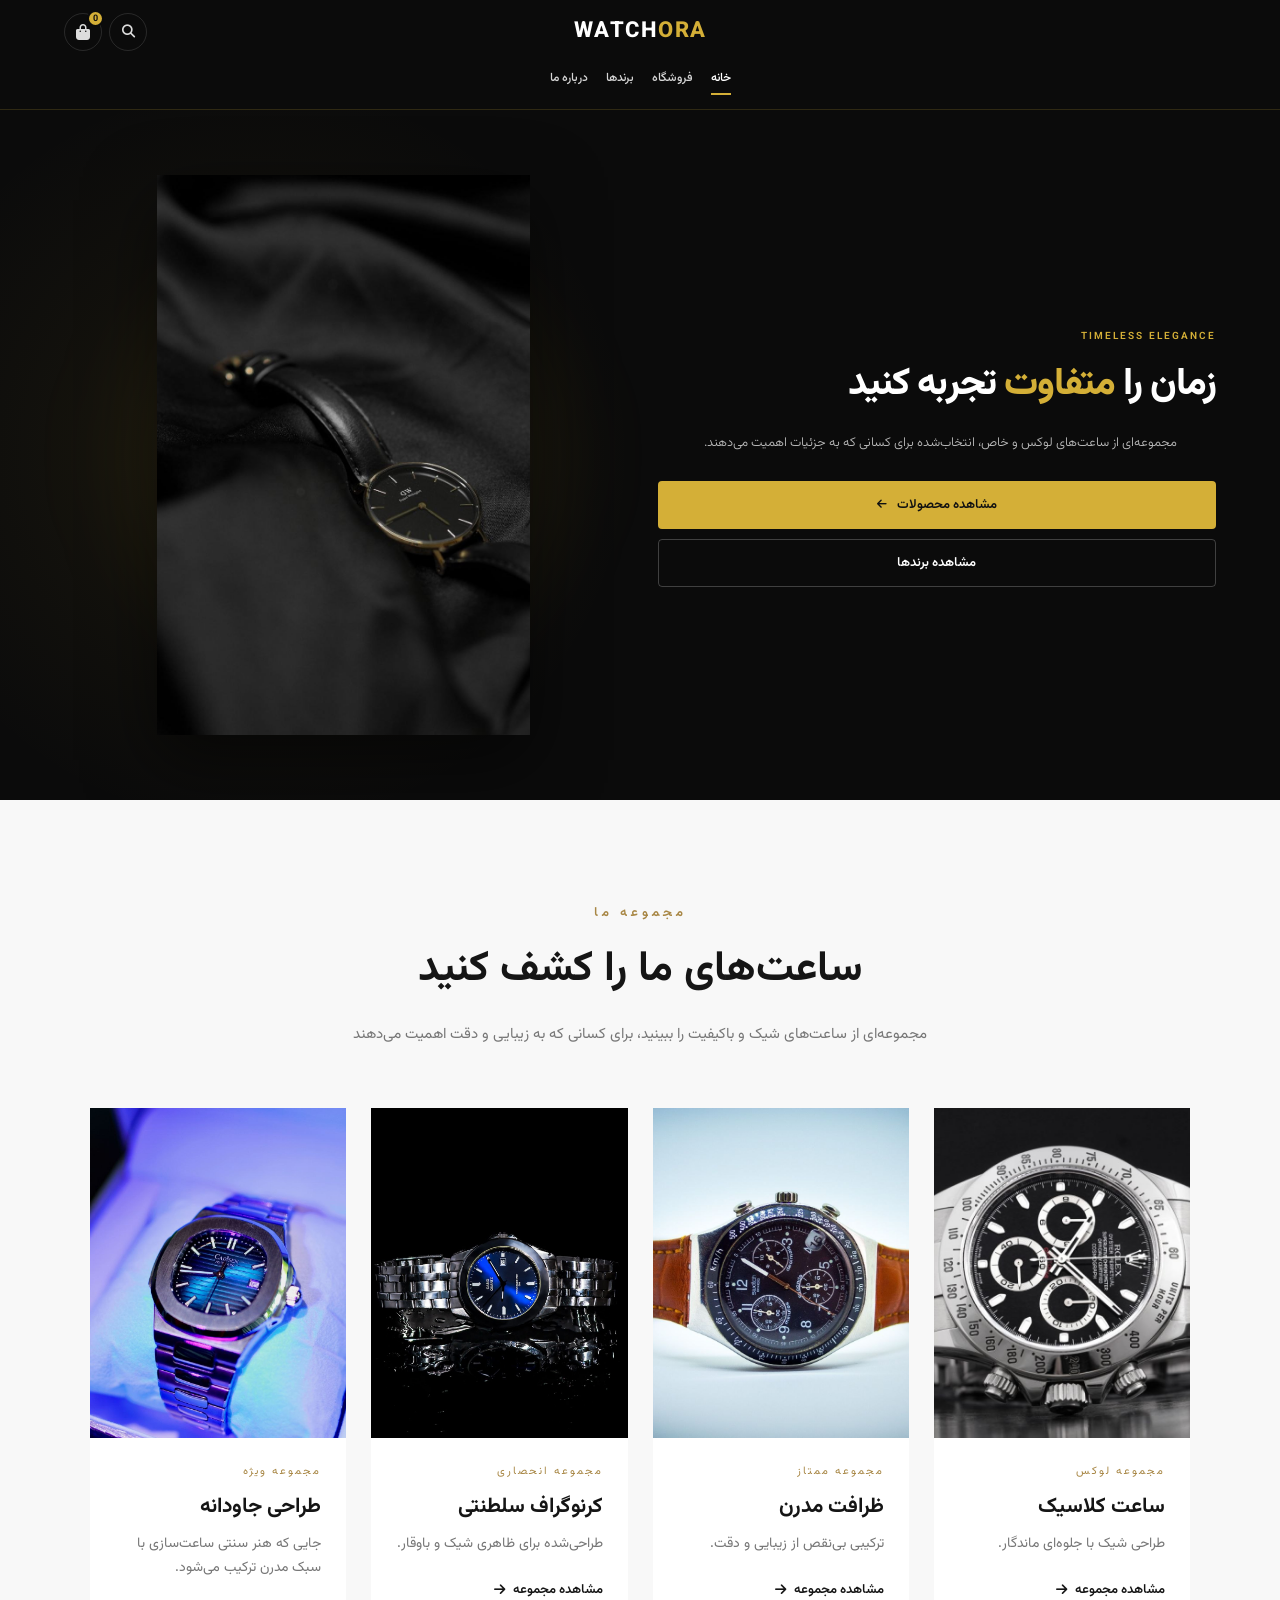
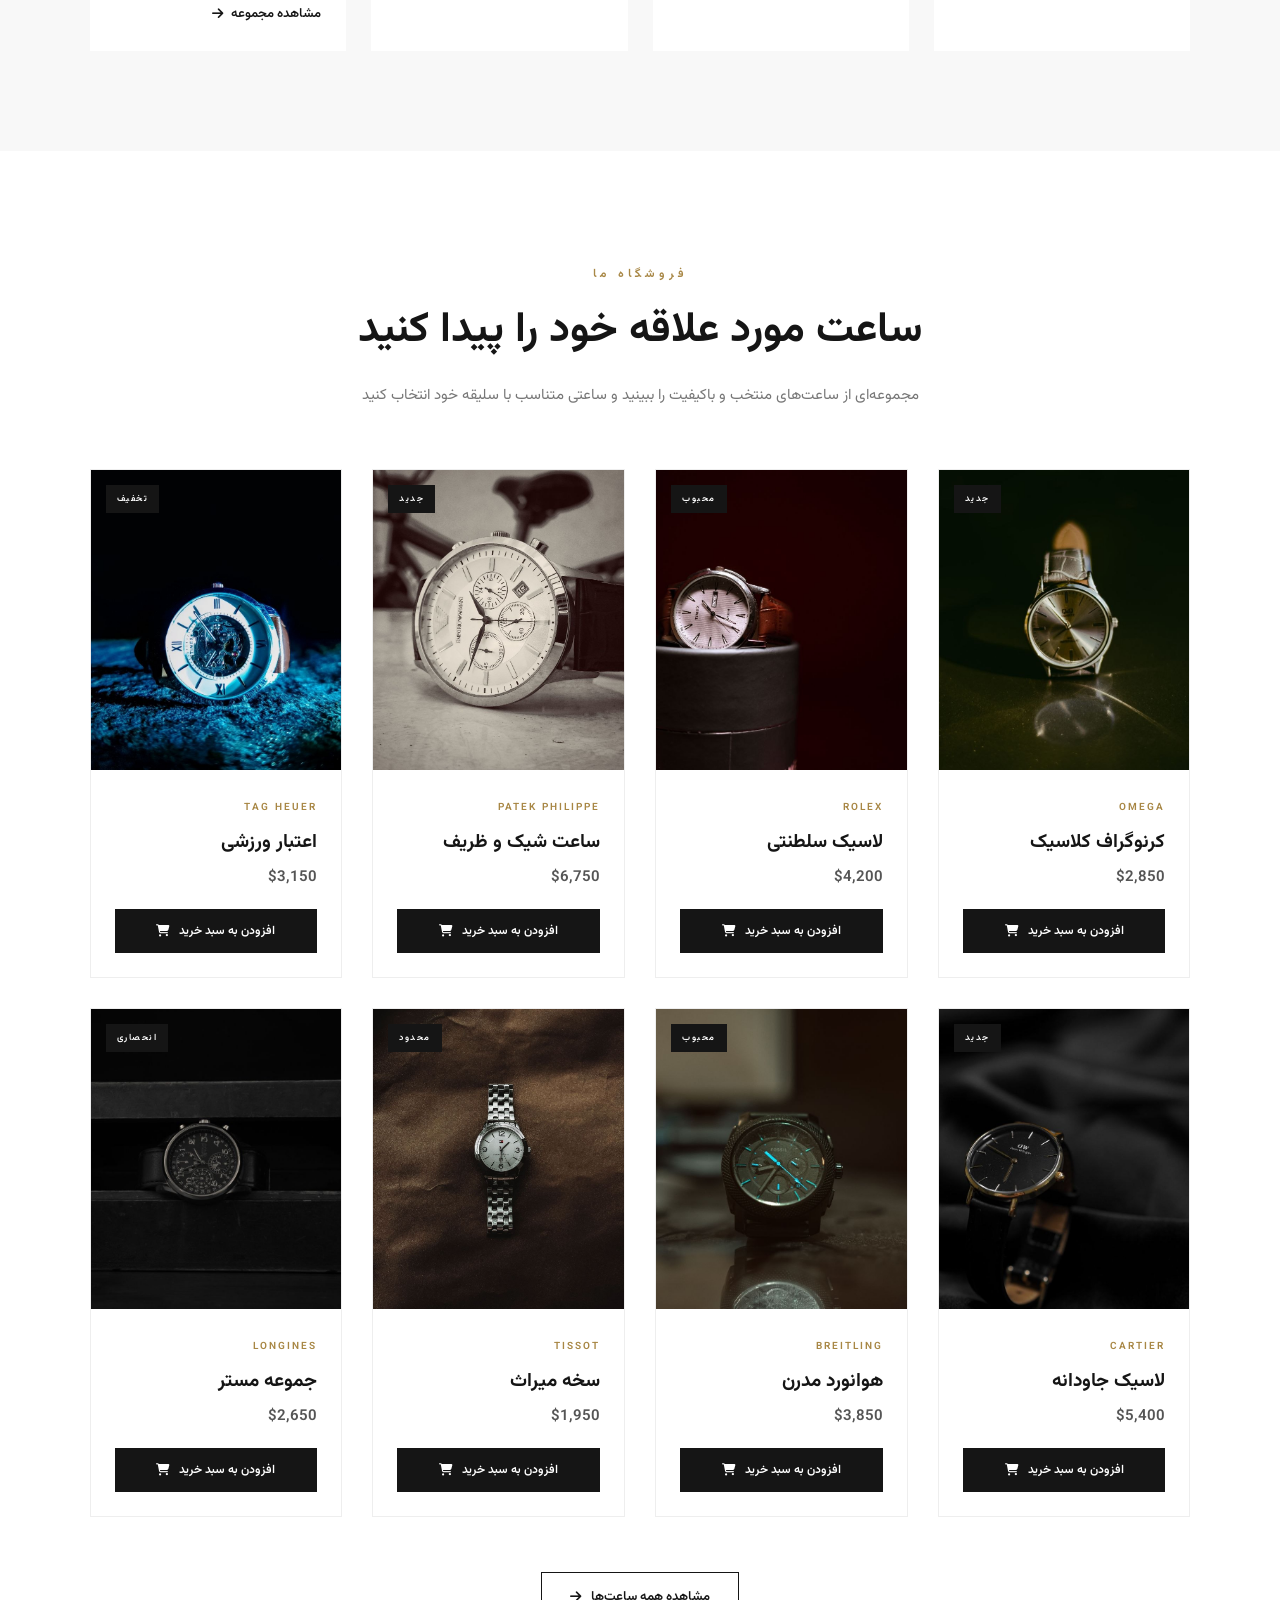
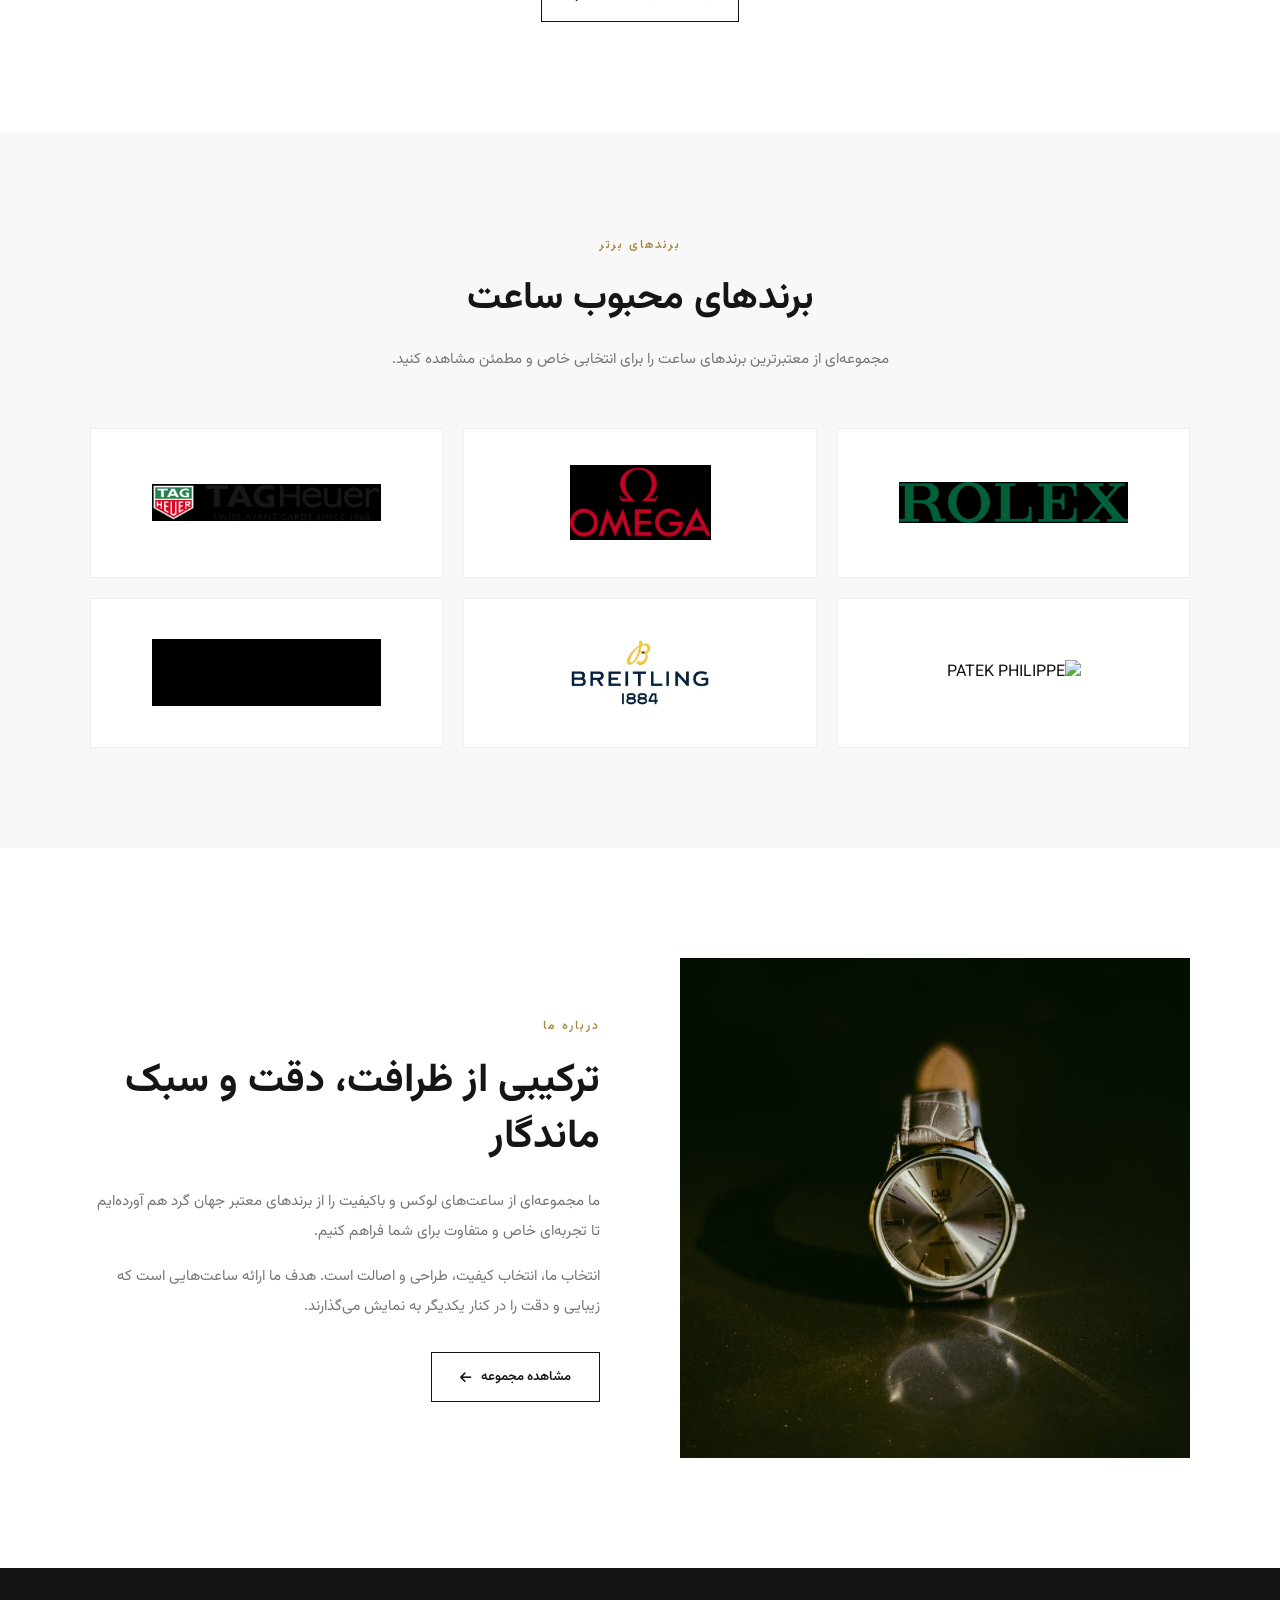
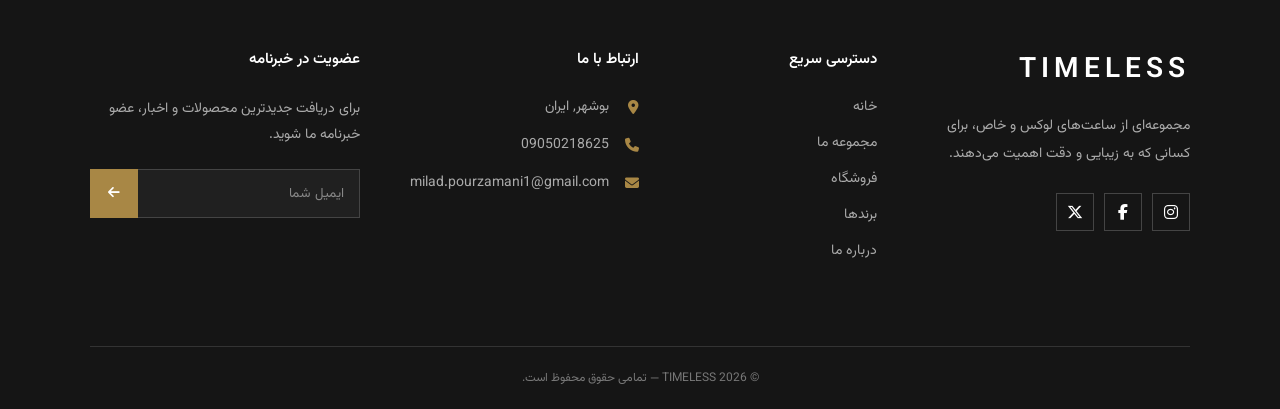
==== commit a0c37880: "ubdate website" ====
--- a/watch-store/index.html
+++ b/watch-store/index.html
@@ -6,6 +6,8 @@
     <!-- تنظیمات پایه -->
     <meta charset="UTF-8">
     <meta name="viewport" content="width=device-width, initial-scale=1.0">
+    <meta name="viewport" content="width=device-width,
+    initial-scale=1.0">
 
     <!-- عنوان سایت -->
     <title>WATCHORA | فروشگاه ساعت</title>
--- a/style/style.css
+++ b/style/style.css
@@ -6,6 +6,12 @@
     margin: 0;
     padding: 0;
     box-sizing: border-box;
+}
+
+html,
+body{
+    width: 100%;
+    overflow-x: hidden;
 }
 
 html{
@@ -3337,4 +3343,295 @@
 
     font-size: 14px;
     font-weight: 600;
+}
+
+
+/* =========================================================
+   FINAL RESPONSIVE SYSTEM
+   WATCHORA
+========================================================= */
+
+
+/* ================================
+   LARGE TABLET
+================================ */
+
+@media (max-width: 1100px) {
+
+    .header-container,
+    .hero-container {
+        width: 92%;
+    }
+
+    .hero-container {
+        gap: 35px;
+    }
+
+    .products-container {
+        grid-template-columns: repeat(3, 1fr);
+    }
+
+    .shop-products-grid {
+        grid-template-columns: repeat(3, 1fr);
+    }
+
+    .footer-container {
+        gap: 35px;
+    }
+
+}
+
+
+/* ================================
+   TABLET
+================================ */
+
+@media (max-width: 900px) {
+
+    /* HEADER */
+
+    .header-container {
+        width: 94%;
+    }
+
+    .main-nav {
+        gap: 20px;
+    }
+
+    .nav-link {
+        font-size: 13px;
+    }
+
+
+    /* HERO */
+
+    .hero-container {
+        gap: 25px;
+    }
+
+    .hero-content h1 {
+        font-size: 45px;
+    }
+
+    .hero-image {
+        min-height: 430px;
+    }
+
+
+    /* FEATURED */
+
+    .watches-container {
+        grid-template-columns: repeat(2, 1fr);
+    }
+
+
+    /* SHOP */
+
+    .products-container {
+        grid-template-columns: repeat(2, 1fr);
+    }
+
+    .shop-products-grid {
+        grid-template-columns: repeat(2, 1fr);
+    }
+
+
+    /* BRANDS */
+
+    .brands-container {
+        grid-template-columns: repeat(2, 1fr);
+    }
+
+
+    /* ABOUT */
+
+    .about-container,
+    .about-introduction {
+        grid-template-columns: 1fr;
+        gap: 45px;
+    }
+
+    .about-content,
+    .about-introduction-content {
+        max-width: 100%;
+    }
+
+
+    /* ABOUT VALUES */
+
+    .about-values-grid {
+        grid-template-columns: repeat(2, 1fr);
+    }
+
+
+    /* PRODUCT DETAILS */
+
+    .product-details-container {
+        grid-template-columns: 1fr;
+        gap: 45px;
+    }
+
+    .product-details-image {
+        height: 500px;
+    }
+
+
+    /* RELATED */
+
+    .related-products-grid {
+        grid-template-columns: repeat(2, 1fr);
+    }
+
+
+    /* FOOTER */
+
+    .footer-container {
+        grid-template-columns: repeat(2, 1fr);
+    }
+
+}
+
+
+/* ================================
+   MOBILE
+================================ */
+
+@media (max-width: 700px) {
+     /* GENERAL */
+
+    .featured-watches,
+    .shop-section,
+    .brands-section,
+    .about-section,
+    .about-introduction,
+    .about-values,
+    .product-details-section,
+    .related-products {
+        padding-left: 5%;
+        padding-right: 5%;
+    }
+}
+
+   
+
+
+    /* HEADER */
+
+    .site-header {
+        height: auto;
+        min-height: 80px;
+    }
+
+    .header-container {
+        width: 90%;
+        padding: 14px 0;
+        flex-wrap: wrap;
+        gap: 12px;
+    }
+
+    .logo {
+        width: 100%;
+        text-align: center;
+        font-size: 22px;
+    }
+
+    .main-nav {
+        order: 3;
+        width: 100%;
+        justify-content: center;
+        gap: 18px;
+    }
+
+    .nav-link {
+        padding: 8px 0;
+        font-size: 12px;
+    }
+
+    .nav-link::after {
+        bottom: 0;
+    }
+
+    .header-actions {
+        position: absolute;
+        left: 5%;
+        top: 13px;
+        gap: 7px;
+    }
+
+    .header-icon {
+        width: 38px;
+        height: 38px;
+    }
+
+
+    /* HERO */
+
+    .hero {
+        min-height: auto;
+    }
+
+    .hero-container {
+        width: 90%;
+        min-height: auto;
+        padding: 65px 0;
+        flex-direction: column;
+        text-align: center;
+        gap: 35px;
+    }
+
+    .hero-content {
+        width: 100%;
+        max-width: 600px;
+    }
+
+    .hero-small-title {
+        margin-bottom: 14px;
+        font-size: 10px;
+        letter-spacing: 2px;
+    }
+
+    .hero-content h1 {
+        margin-bottom: 18px;
+        font-size: 38px;
+        line-height: 1.4;
+    }
+
+    .hero-content p {
+        margin-left: auto;
+        margin-right: auto;
+        margin-bottom: 25px;
+        font-size: 13px;
+        line-height: 2;
+    }
+
+    .hero-buttons {
+        width: 100%;
+        flex-direction: column;
+        gap: 10px;
+    }
+
+    .hero-btn {
+        width: 100%;
+    }
+    /* =========================
+   FIX DESKTOP HERO
+========================= */
+
+@media (min-width: 701px) {
+    .hero-container {
+        display: flex;
+        flex-direction: row;
+        align-items: center;
+        justify-content: space-between;
+    }
+
+    .hero-content {
+        text-align: right;
+    }
+
+    .hero-image {
+        display: flex;
+        justify-content: center;
+        align-items: center;
+    }
 }
